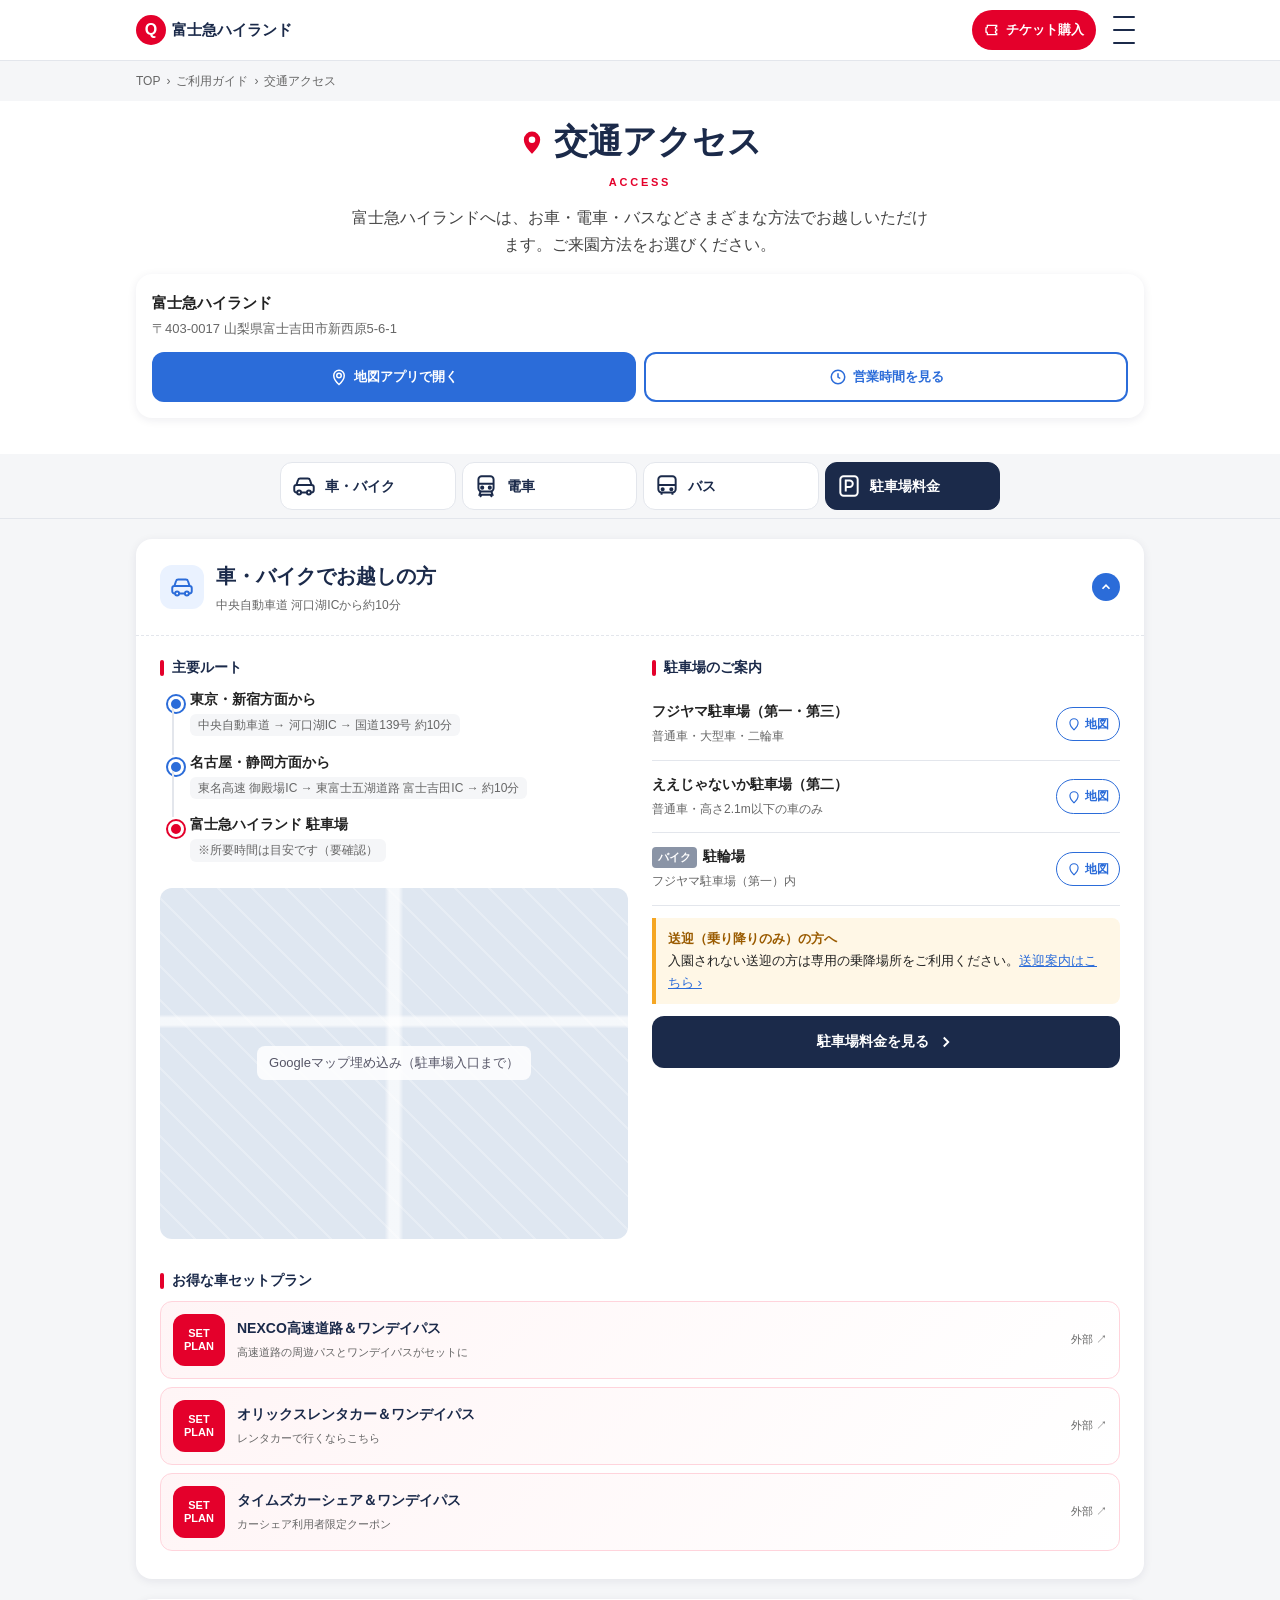
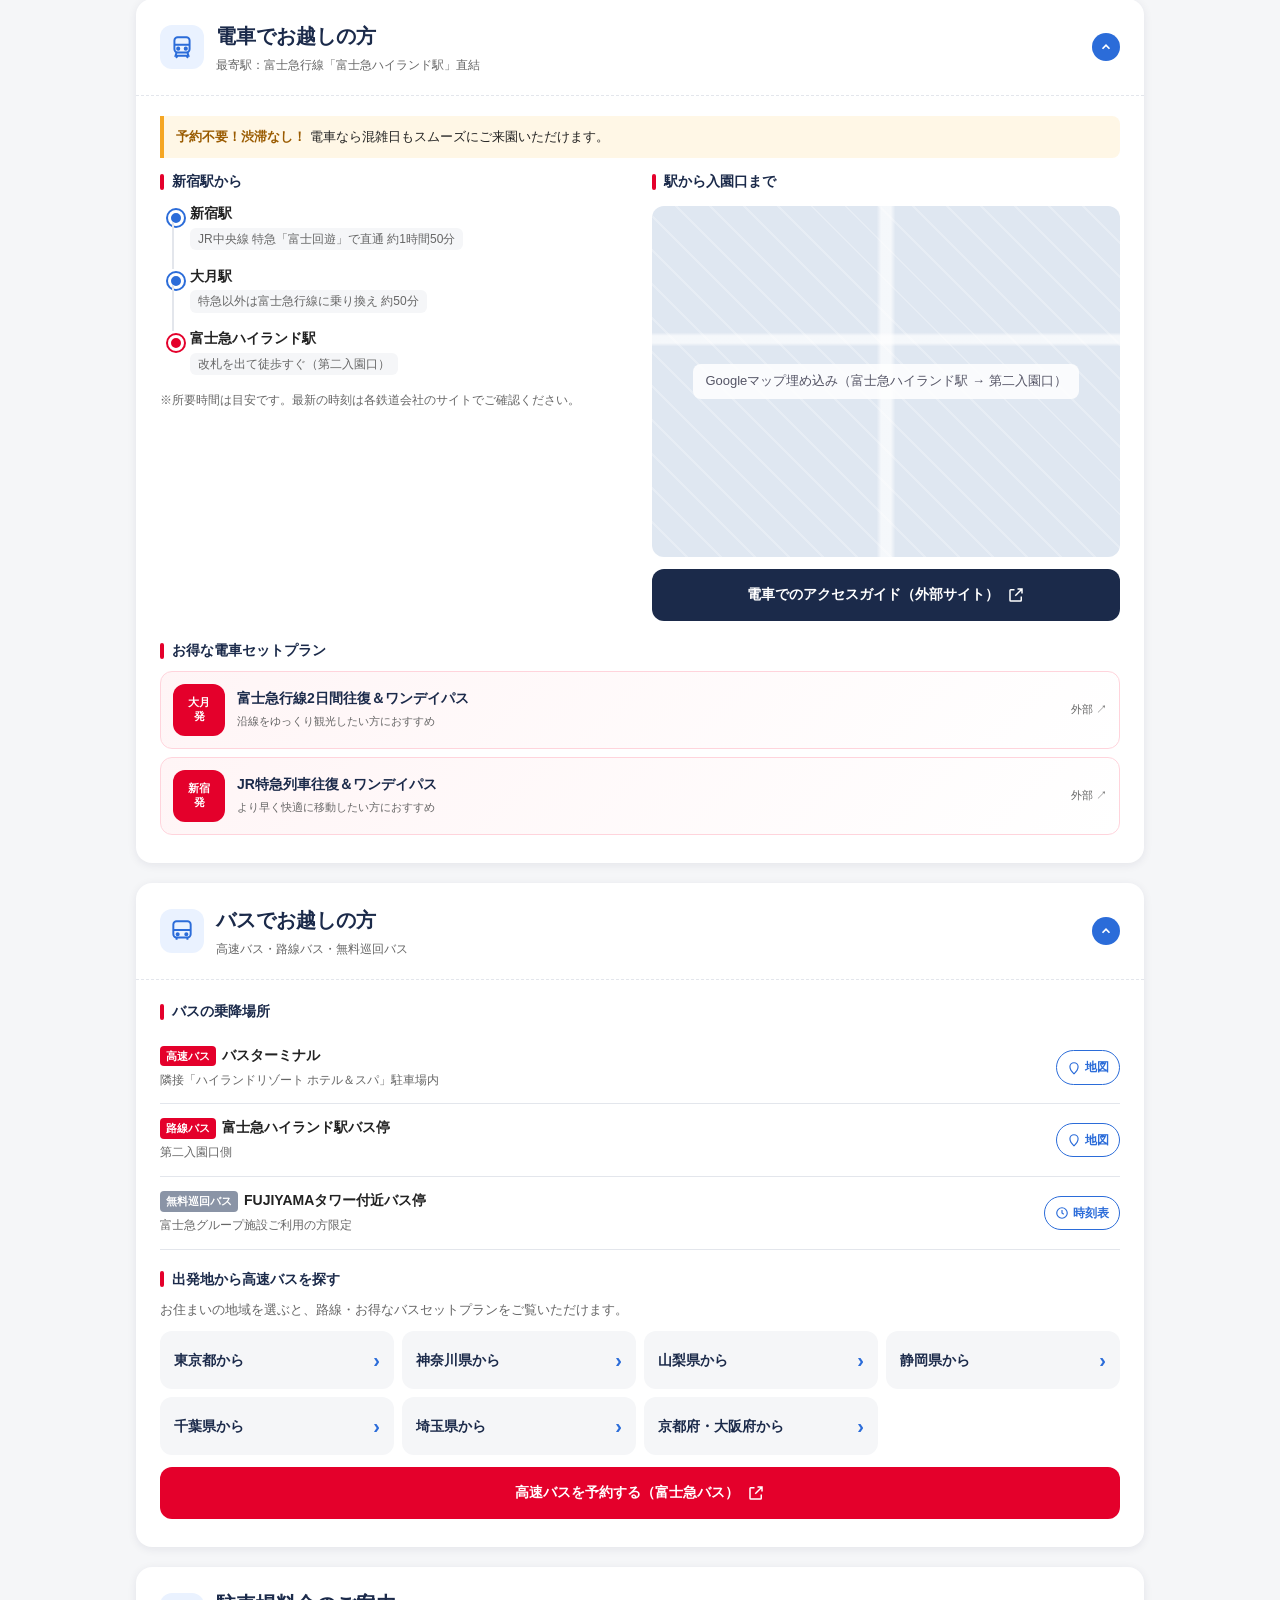
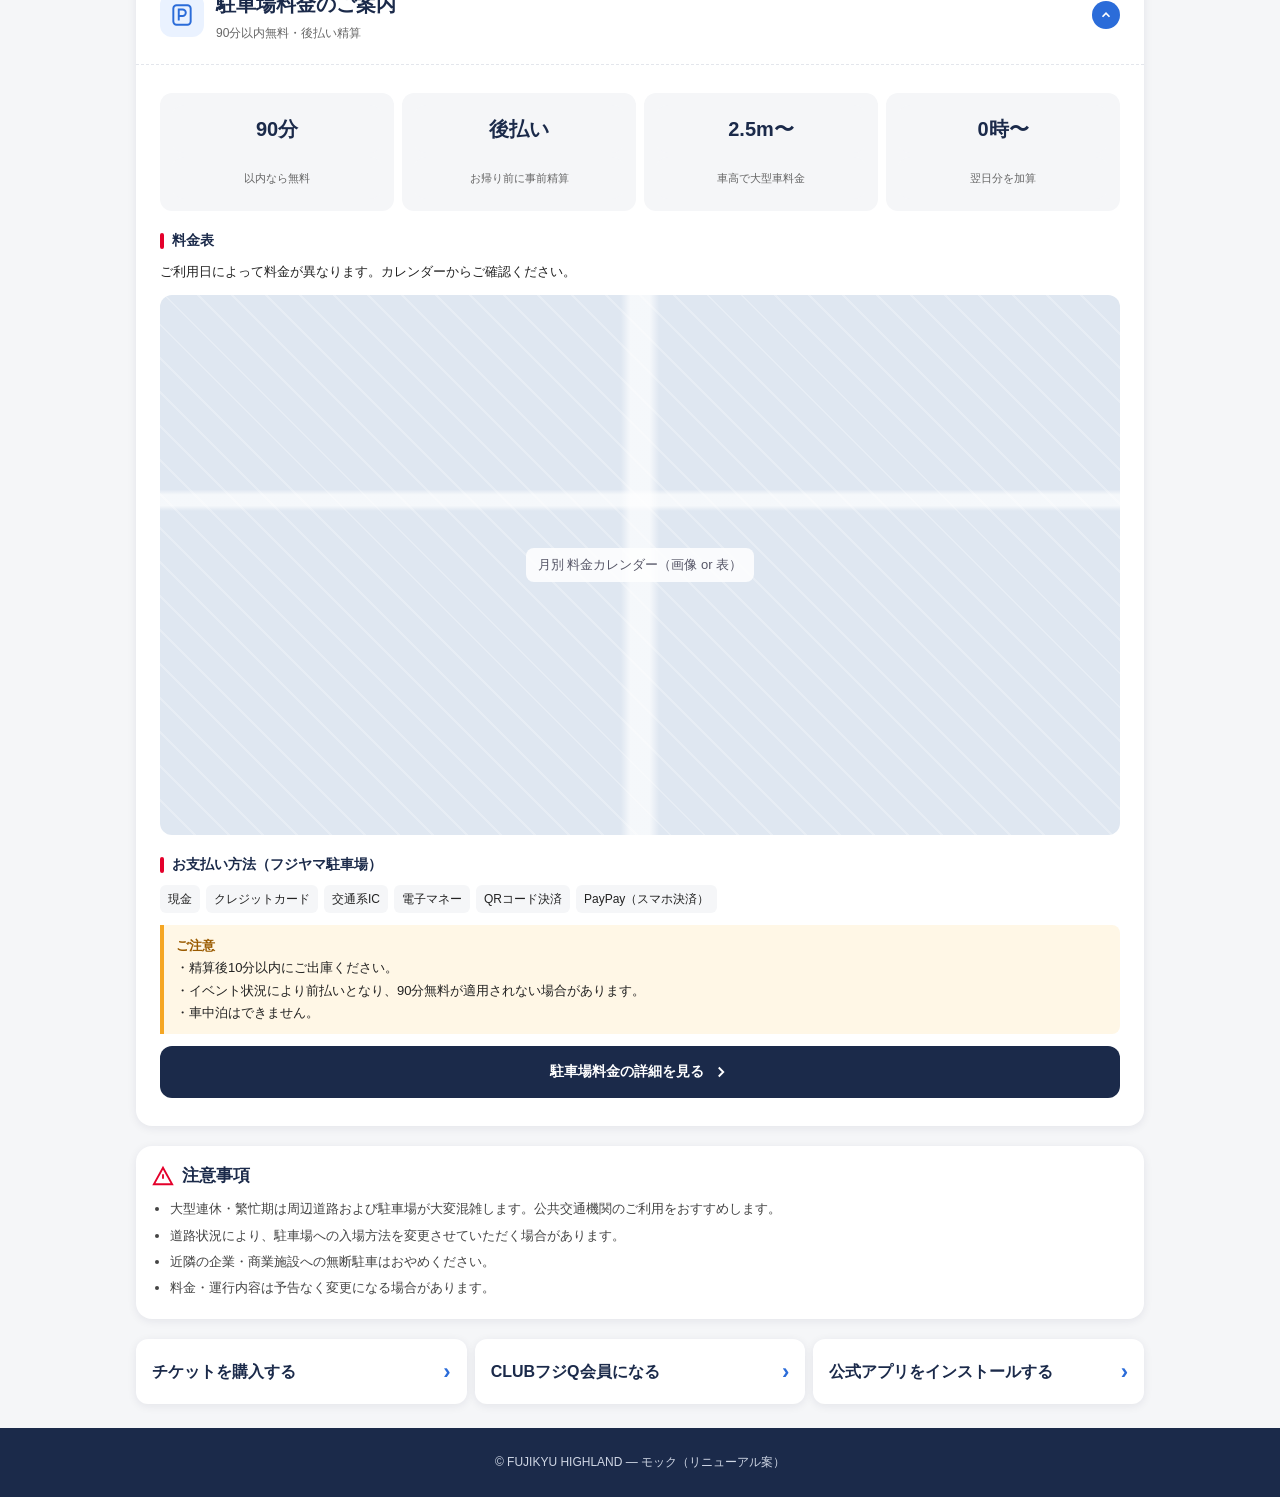
==== index.html @ 7d5a9582 "Add index.html" ====
<!DOCTYPE html>
<html lang="ja">
<head>
<meta charset="UTF-8">
<meta name="viewport" content="width=device-width, initial-scale=1">
<title>交通アクセス | 富士急ハイランド（リニューアル案モック）</title>
<style>
  :root{
    --red:#e4002b;
    --red-dark:#b80022;
    --navy:#1b2a4a;
    --blue:#2b6cd9;
    --sky:#eaf2ff;
    --ink:#222;
    --muted:#666;
    --line:#e3e6ec;
    --bg:#f5f6f8;
    --card:#fff;
    --radius:16px;
    --shadow:0 2px 10px rgba(20,30,60,.08);
  }
  *{box-sizing:border-box}
  html{scroll-behavior:smooth;scroll-padding-top:120px}
  body{margin:0;font-family:"Hiragino Kaku Gothic ProN","Hiragino Sans","Noto Sans JP","Yu Gothic",Meiryo,sans-serif;color:var(--ink);background:var(--bg);line-height:1.7;-webkit-font-smoothing:antialiased}
  a{color:var(--blue)}
  img{max-width:100%;display:block}
  .container{max-width:1040px;margin:0 auto;padding:0 16px}

  /* ===== header ===== */
  .header{position:sticky;top:0;z-index:50;background:#fff;border-bottom:1px solid var(--line)}
  .header .container{display:flex;align-items:center;justify-content:space-between;height:60px;gap:8px}
  .logo{display:flex;align-items:center;gap:6px;font-weight:800;color:var(--navy);text-decoration:none;font-size:15px;letter-spacing:0;white-space:nowrap}
  .logo .q{width:30px;height:30px;border-radius:50%;background:var(--red);color:#fff;display:grid;place-items:center;font-size:16px;font-weight:900}
  .header-actions{display:flex;align-items:center;gap:8px}
  .btn-ticket{background:var(--red);color:#fff;text-decoration:none;font-weight:700;font-size:13px;padding:9px 12px;border-radius:999px;display:flex;align-items:center;gap:6px;white-space:nowrap}
  .btn-menu{width:40px;height:40px;border:0;background:transparent;display:grid;place-items:center;gap:0;cursor:pointer}
  .btn-menu span{display:block;width:22px;height:2px;background:var(--navy);margin:3px auto;border-radius:2px}

  /* ===== breadcrumb ===== */
  .crumb{font-size:12px;color:var(--muted);padding:10px 0}
  .crumb a{color:var(--muted);text-decoration:none}
  .crumb span{margin:0 6px}

  /* ===== hero ===== */
  .hero{background:#fff;padding:12px 0 20px;text-align:center}
  .hero h1{margin:0;font-size:26px;color:var(--navy);display:flex;align-items:center;justify-content:center;gap:8px}
  .hero h1 .pin{width:28px;height:28px}
  .hero .en{font-size:11px;letter-spacing:.25em;color:var(--red);font-weight:700;margin-top:2px}
  .hero p{margin:12px auto 0;max-width:36em;font-size:14px;color:#444}

  /* ===== address card ===== */
  .addr{margin:16px 0;background:var(--card);border-radius:var(--radius);box-shadow:var(--shadow);padding:16px}
  .addr .name{font-weight:700;font-size:15px}
  .addr .text{font-size:13px;color:var(--muted);margin-top:2px}
  .addr .row{display:flex;gap:8px;margin-top:12px}
  .btn{flex:1;display:flex;align-items:center;justify-content:center;gap:6px;padding:12px 6px;border-radius:12px;font-weight:700;font-size:13px;text-decoration:none;border:2px solid transparent;min-height:46px;white-space:nowrap}
  .btn-primary{background:var(--blue);color:#fff}
  .btn-outline{background:#fff;color:var(--blue);border-color:var(--blue)}
  .btn svg{width:18px;height:18px;flex:none}

  /* ===== sticky mode nav ===== */
  .modenav{position:sticky;top:60px;z-index:40;background:rgba(245,246,248,.95);backdrop-filter:blur(6px);padding:8px 0;border-bottom:1px solid var(--line)}
  .modenav ul{list-style:none;margin:0;padding:0;display:grid;grid-template-columns:repeat(4,1fr);gap:6px}
  .modenav a{display:flex;flex-direction:column;align-items:center;gap:2px;padding:8px 4px;border-radius:12px;background:#fff;border:1px solid var(--line);text-decoration:none;color:var(--navy);font-size:11px;font-weight:700;line-height:1.2}
  .modenav a svg{width:26px;height:26px}
  .modenav a.is-active{background:var(--navy);color:#fff;border-color:var(--navy)}

  /* ===== section / accordion cards ===== */
  .section{margin:20px 0}
  details.card{background:var(--card);border-radius:var(--radius);box-shadow:var(--shadow);overflow:hidden;margin-bottom:12px}
  details.card>summary{list-style:none;cursor:pointer;display:flex;align-items:center;gap:12px;padding:16px;font-weight:800;font-size:17px;color:var(--navy);position:relative}
  details.card>summary::-webkit-details-marker{display:none}
  details.card>summary .ic{width:44px;height:44px;border-radius:12px;background:var(--sky);display:grid;place-items:center;flex:none}
  details.card>summary .ic svg{width:26px;height:26px}
  details.card>summary .sub{display:block;font-size:12px;color:var(--muted);font-weight:500;margin-top:2px}
  details.card>summary .arrow{margin-left:auto;width:28px;height:28px;border-radius:50%;background:var(--blue);display:grid;place-items:center;flex:none;transition:transform .25s}
  details.card>summary .arrow svg{width:14px;height:14px}
  details.card[open]>summary .arrow{transform:rotate(180deg)}
  details.card .body{padding:0 16px 20px;border-top:1px dashed var(--line);padding-top:16px}

  h3.lbl{font-size:14px;margin:18px 0 8px;color:var(--navy);display:flex;align-items:center;gap:8px}
  h3.lbl::before{content:"";width:4px;height:16px;background:var(--red);border-radius:2px}
  h3.lbl:first-child{margin-top:0}

  /* route steps */
  .steps{list-style:none;margin:0;padding:0;position:relative}
  .steps li{position:relative;padding:0 0 14px 30px;font-size:14px}
  .steps li::before{content:"";position:absolute;left:8px;top:8px;width:10px;height:10px;border-radius:50%;background:var(--blue);border:3px solid #fff;box-shadow:0 0 0 2px var(--blue)}
  .steps li:not(:last-child)::after{content:"";position:absolute;left:12px;top:20px;bottom:-4px;width:2px;background:var(--line)}
  .steps li.goal::before{background:var(--red);box-shadow:0 0 0 2px var(--red)}
  .steps .st{font-weight:700}
  .steps .via{display:inline-block;font-size:12px;color:var(--muted);background:var(--bg);border-radius:6px;padding:1px 8px;margin-top:2px}

  /* list of places */
  .place{display:flex;align-items:center;gap:10px;padding:12px 0;border-bottom:1px solid var(--line);font-size:14px}
  .place:last-child{border-bottom:0}
  .place .t{flex:1}
  .place .t b{display:block}
  .place .t small{color:var(--muted);font-size:12px}
  .place .map{flex:none;display:flex;align-items:center;gap:4px;font-size:12px;font-weight:700;color:var(--blue);text-decoration:none;border:1.5px solid var(--blue);border-radius:999px;padding:6px 10px;white-space:nowrap}
  .place .map svg{width:14px;height:14px}

  .tag{display:inline-block;font-size:11px;font-weight:700;color:#fff;background:var(--red);border-radius:4px;padding:1px 6px;margin-right:6px;vertical-align:middle}
  .tag.gray{background:#8a94a6}

  .note{background:#fff7e6;border-left:4px solid #f5a623;padding:10px 12px;font-size:13px;border-radius:0 8px 8px 0;margin:12px 0}
  .note b{color:#9a5b00}

  /* fee */
  .fee{display:grid;grid-template-columns:1fr 1fr;gap:8px;margin:8px 0}
  .fee div{background:var(--bg);border-radius:12px;padding:12px;text-align:center}
  .fee .v{font-size:20px;font-weight:800;color:var(--navy);line-height:1.2}
  .fee .k{font-size:11px;color:var(--muted);margin-top:4px}
  .pay{display:flex;flex-wrap:wrap;gap:6px;font-size:12px}
  .pay span{background:var(--bg);border-radius:6px;padding:4px 8px}

  /* set plans */
  .plans{display:grid;gap:8px}
  .plan{display:flex;align-items:center;gap:12px;background:linear-gradient(135deg,#fff5f6,#fff);border:1.5px solid #ffd4dc;border-radius:12px;padding:12px;text-decoration:none;color:var(--ink)}
  .plan .pct{flex:none;width:52px;height:52px;border-radius:12px;background:var(--red);color:#fff;display:grid;place-items:center;font-weight:900;font-size:11px;text-align:center;line-height:1.2}
  .plan .t{flex:1;font-size:13px}
  .plan .t b{display:block;font-size:14px;color:var(--navy)}
  .plan .t small{color:var(--muted)}
  .plan .ext{flex:none;font-size:11px;color:var(--muted)}

  /* prefecture chips */
  .chips{display:grid;grid-template-columns:repeat(2,1fr);gap:8px}
  .chips a{display:flex;align-items:center;justify-content:space-between;background:var(--bg);border-radius:12px;padding:12px 14px;text-decoration:none;color:var(--navy);font-weight:700;font-size:14px}
  .chips a::after{content:"›";font-size:20px;color:var(--blue)}

  /* link button */
  .linkbtn{display:flex;align-items:center;justify-content:center;gap:8px;background:var(--navy);color:#fff;text-decoration:none;font-weight:700;padding:14px;border-radius:12px;font-size:14px;margin-top:12px}
  .linkbtn.red{background:var(--red)}
  .linkbtn svg{width:18px;height:18px}

  /* map embed placeholder */
  .mapbox{margin:12px 0;background:#dfe7f1;border-radius:12px;aspect-ratio:4/3;display:grid;place-items:center;color:#556;font-size:13px;text-align:center;position:relative;overflow:hidden}
  .mapbox::before{content:"";position:absolute;inset:0;background:
    linear-gradient(90deg,transparent 48%,rgba(255,255,255,.7) 49%,rgba(255,255,255,.7) 51%,transparent 52%),
    linear-gradient(0deg,transparent 60%,rgba(255,255,255,.7) 61%,rgba(255,255,255,.7) 63%,transparent 64%),
    repeating-linear-gradient(45deg,rgba(255,255,255,.25) 0 2px,transparent 2px 24px)}
  .mapbox span{position:relative;background:rgba(255,255,255,.85);padding:6px 12px;border-radius:8px}

  /* cautions */
  .caution{background:var(--card);border-radius:var(--radius);box-shadow:var(--shadow);padding:16px}
  .caution h2{margin:0 0 8px;font-size:17px;color:var(--navy);display:flex;align-items:center;gap:8px}
  .caution h2 svg{width:22px;height:22px}
  .caution ul{margin:0;padding-left:18px;font-size:13px;color:#444}
  .caution li{margin:4px 0}

  /* related */
  .related{display:grid;gap:8px;margin:20px 0}
  .related a{display:flex;align-items:center;justify-content:space-between;background:#fff;border-radius:12px;padding:14px 16px;text-decoration:none;color:var(--navy);font-weight:700;box-shadow:var(--shadow)}
  .related a::after{content:"›";font-size:22px;color:var(--blue)}

  footer{background:var(--navy);color:#cfd6e4;font-size:12px;text-align:center;padding:24px 16px 100px;margin-top:24px}

  /* fixed bottom bar (mobile) */
  .bottombar{position:fixed;left:0;right:0;bottom:0;z-index:60;background:rgba(255,255,255,.96);border-top:1px solid var(--line);padding:8px 12px calc(8px + env(safe-area-inset-bottom));display:flex;gap:8px}
  .bottombar a{flex:1;display:flex;align-items:center;justify-content:center;gap:6px;padding:12px;border-radius:12px;text-decoration:none;font-weight:800;font-size:14px}
  .bottombar .map{background:#fff;color:var(--blue);border:2px solid var(--blue)}
  .bottombar .tk{background:var(--red);color:#fff}
  .bottombar svg{width:18px;height:18px}
  .totop{position:fixed;right:12px;bottom:82px;z-index:55;width:40px;height:40px;border-radius:50%;background:var(--navy);color:#fff;display:grid;place-items:center;text-decoration:none;box-shadow:var(--shadow)}

  /* ===== desktop ===== */
  @media (min-width:900px){
    .hero h1{font-size:34px}
    .hero p{font-size:16px}
    .modenav ul{max-width:720px;margin:0 auto}
    .modenav a{flex-direction:row;gap:8px;font-size:14px;padding:10px}
    .two{display:grid;grid-template-columns:1fr 1fr;gap:16px 24px;align-items:start}
    .chips{grid-template-columns:repeat(4,1fr)}
    .fee{grid-template-columns:repeat(4,1fr)}
    details.card>summary{font-size:20px;padding:20px 24px}
    details.card .body{padding:20px 24px 28px}
    .bottombar,.totop{display:none}
    footer{padding-bottom:24px}
    .related{grid-template-columns:repeat(3,1fr)}
  }
</style>
</head>
<body>

<!-- ===== Header ===== -->
<header class="header">
  <div class="container">
    <a class="logo" href="#"><span class="q">Q</span>富士急ハイランド</a>
    <div class="header-actions">
      <a class="btn-ticket" href="#">
        <svg viewBox="0 0 24 24" width="16" height="16" fill="none" stroke="currentColor" stroke-width="2"><path d="M3 9a2 2 0 0 0 2-2V5h14v2a2 2 0 0 0 0 4v2a2 2 0 0 0 0 4v2H5v-2a2 2 0 0 0-2-2z"/></svg>
        チケット購入
      </a>
      <button class="btn-menu" aria-label="メニュー"><span></span><span></span><span></span></button>
    </div>
  </div>
</header>

<main>
<div class="container">
  <nav class="crumb"><a href="#">TOP</a><span>›</span><a href="#">ご利用ガイド</a><span>›</span>交通アクセス</nav>
</div>

<!-- ===== Hero ===== -->
<section class="hero">
  <div class="container">
    <h1>
      <svg class="pin" viewBox="0 0 24 24" fill="none"><path d="M12 22s7-6.2 7-12a7 7 0 1 0-14 0c0 5.8 7 12 7 12z" fill="#e4002b"/><circle cx="12" cy="10" r="2.8" fill="#fff"/></svg>
      交通アクセス
    </h1>
    <div class="en">ACCESS</div>
    <p>富士急ハイランドへは、お車・電車・バスなどさまざまな方法でお越しいただけます。ご来園方法をお選びください。</p>

    <div class="addr" style="text-align:left">
      <div class="name">富士急ハイランド</div>
      <div class="text">〒403-0017 山梨県富士吉田市新西原5-6-1</div>
      <div class="row">
        <a class="btn btn-primary" href="https://maps.app.goo.gl/k1QEmaCw5jQvgtTi9" target="_blank" rel="noopener">
          <svg viewBox="0 0 24 24" fill="none" stroke="currentColor" stroke-width="2"><path d="M12 22s7-6.2 7-12a7 7 0 1 0-14 0c0 5.8 7 12 7 12z"/><circle cx="12" cy="10" r="3"/></svg>
          地図アプリで開く
        </a>
        <a class="btn btn-outline" href="#">
          <svg viewBox="0 0 24 24" fill="none" stroke="currentColor" stroke-width="2"><circle cx="12" cy="12" r="9"/><path d="M12 7v5l3 2"/></svg>
          営業時間を見る
        </a>
      </div>
    </div>
  </div>
</section>

<!-- ===== Sticky mode nav ===== -->
<nav class="modenav" aria-label="交通手段を選ぶ">
  <div class="container">
    <ul>
      <li><a href="#car" class="is-active">
        <svg viewBox="0 0 24 24" fill="none" stroke="currentColor" stroke-width="1.8"><path d="M5 11l1.5-4.5A2 2 0 0 1 8.4 5h7.2a2 2 0 0 1 1.9 1.5L19 11"/><rect x="3" y="11" width="18" height="7" rx="2"/><circle cx="7.5" cy="18" r="1.8" fill="#fff"/><circle cx="16.5" cy="18" r="1.8" fill="#fff"/></svg>
        車・バイク</a></li>
      <li><a href="#train">
        <svg viewBox="0 0 24 24" fill="none" stroke="currentColor" stroke-width="1.8"><rect x="5" y="3" width="14" height="14" rx="3"/><path d="M5 10h14M8 20l-1.5 2M16 20l1.5 2M7 17l-1 3h12l-1-3"/><circle cx="8.5" cy="13.5" r="1" fill="currentColor"/><circle cx="15.5" cy="13.5" r="1" fill="currentColor"/></svg>
        電車</a></li>
      <li><a href="#bus">
        <svg viewBox="0 0 24 24" fill="none" stroke="currentColor" stroke-width="1.8"><rect x="4" y="3" width="16" height="15" rx="3"/><path d="M4 11h16M7 18v2M17 18v2"/><circle cx="8" cy="15" r="1" fill="currentColor"/><circle cx="16" cy="15" r="1" fill="currentColor"/></svg>
        バス</a></li>
      <li><a href="#parking">
        <svg viewBox="0 0 24 24" fill="none" stroke="currentColor" stroke-width="1.8"><rect x="4" y="3" width="16" height="18" rx="3"/><path d="M9 17V7h3.5a3 3 0 0 1 0 6H9"/></svg>
        駐車場料金</a></li>
    </ul>
  </div>
</nav>

<div class="container">

<!-- ===== 車・バイク ===== -->
<section class="section" id="car">
  <details class="card" open>
    <summary>
      <span class="ic"><svg viewBox="0 0 24 24" fill="none" stroke="#2b6cd9" stroke-width="1.8"><path d="M5 11l1.5-4.5A2 2 0 0 1 8.4 5h7.2a2 2 0 0 1 1.9 1.5L19 11"/><rect x="3" y="11" width="18" height="7" rx="2"/><circle cx="7.5" cy="18" r="1.8" fill="#fff"/><circle cx="16.5" cy="18" r="1.8" fill="#fff"/></svg></span>
      <span>車・バイクでお越しの方<span class="sub">中央自動車道 河口湖ICから約10分</span></span>
      <span class="arrow"><svg viewBox="0 0 24 24" fill="none" stroke="#fff" stroke-width="3"><path d="M6 9l6 6 6-6"/></svg></span>
    </summary>
    <div class="body">
      <div class="two">
        <div>
          <h3 class="lbl">主要ルート</h3>
          <ul class="steps">
            <li><span class="st">東京・新宿方面から</span><br><span class="via">中央自動車道 → 河口湖IC → 国道139号 約10分</span></li>
            <li><span class="st">名古屋・静岡方面から</span><br><span class="via">東名高速 御殿場IC → 東富士五湖道路 富士吉田IC → 約10分</span></li>
            <li class="goal"><span class="st">富士急ハイランド 駐車場</span><br><span class="via">※所要時間は目安です（要確認）</span></li>
          </ul>
          <div class="mapbox"><span>Googleマップ埋め込み（駐車場入口まで）</span></div>
        </div>
        <div>
          <h3 class="lbl">駐車場のご案内</h3>
          <div class="place">
            <div class="t"><b>フジヤマ駐車場（第一・第三）</b><small>普通車・大型車・二輪車</small></div>
            <a class="map" href="https://maps.app.goo.gl/2kETEwMKgXVMJ8Nm9" target="_blank" rel="noopener"><svg viewBox="0 0 24 24" fill="none" stroke="currentColor" stroke-width="2"><path d="M12 22s7-6.2 7-12a7 7 0 1 0-14 0c0 5.8 7 12 7 12z"/></svg>地図</a>
          </div>
          <div class="place">
            <div class="t"><b>ええじゃないか駐車場（第二）</b><small>普通車・高さ2.1m以下の車のみ</small></div>
            <a class="map" href="https://maps.app.goo.gl/FS5XvmAkgKm2bpzc8" target="_blank" rel="noopener"><svg viewBox="0 0 24 24" fill="none" stroke="currentColor" stroke-width="2"><path d="M12 22s7-6.2 7-12a7 7 0 1 0-14 0c0 5.8 7 12 7 12z"/></svg>地図</a>
          </div>
          <div class="place">
            <div class="t"><b><span class="tag gray">バイク</span>駐輪場</b><small>フジヤマ駐車場（第一）内</small></div>
            <a class="map" href="https://maps.app.goo.gl/R9jj3ikvfYVL3HwKA" target="_blank" rel="noopener"><svg viewBox="0 0 24 24" fill="none" stroke="currentColor" stroke-width="2"><path d="M12 22s7-6.2 7-12a7 7 0 1 0-14 0c0 5.8 7 12 7 12z"/></svg>地図</a>
          </div>
          <div class="note"><b>送迎（乗り降りのみ）の方へ</b><br>入園されない送迎の方は専用の乗降場所をご利用ください。<a href="https://www.fujiq.jp/news/pickup_car_2023.html">送迎案内はこちら ›</a></div>
          <a class="linkbtn" href="#parking">駐車場料金を見る
            <svg viewBox="0 0 24 24" fill="none" stroke="currentColor" stroke-width="2.5"><path d="M9 6l6 6-6 6"/></svg></a>
        </div>
      </div>

      <h3 class="lbl">お得な車セットプラン</h3>
      <div class="plans">
        <a class="plan" href="https://www.fujiq.jp/event/highwayplan.html"><span class="pct">SET<br>PLAN</span><span class="t"><b>NEXCO高速道路＆ワンデイパス</b><small>高速道路の周遊パスとワンデイパスがセットに</small></span><span class="ext">外部 ↗</span></a>
        <a class="plan" href="https://car.orix.co.jp/campaign/fuji_qLP.html"><span class="pct">SET<br>PLAN</span><span class="t"><b>オリックスレンタカー＆ワンデイパス</b><small>レンタカーで行くならこちら</small></span><span class="ext">外部 ↗</span></a>
        <a class="plan" href="https://share.timescar.jp/ecoupon/fujiq/"><span class="pct">SET<br>PLAN</span><span class="t"><b>タイムズカーシェア＆ワンデイパス</b><small>カーシェア利用者限定クーポン</small></span><span class="ext">外部 ↗</span></a>
      </div>
    </div>
  </details>
</section>

<!-- ===== 電車 ===== -->
<section class="section" id="train">
  <details class="card" open>
    <summary>
      <span class="ic"><svg viewBox="0 0 24 24" fill="none" stroke="#2b6cd9" stroke-width="1.8"><rect x="5" y="3" width="14" height="14" rx="3"/><path d="M5 10h14M8 20l-1.5 2M16 20l1.5 2M7 17l-1 3h12l-1-3"/><circle cx="8.5" cy="13.5" r="1" fill="#2b6cd9"/><circle cx="15.5" cy="13.5" r="1" fill="#2b6cd9"/></svg></span>
      <span>電車でお越しの方<span class="sub">最寄駅：富士急行線「富士急ハイランド駅」直結</span></span>
      <span class="arrow"><svg viewBox="0 0 24 24" fill="none" stroke="#fff" stroke-width="3"><path d="M6 9l6 6 6-6"/></svg></span>
    </summary>
    <div class="body">
      <div class="note" style="margin-top:0"><b>予約不要！渋滞なし！</b> 電車なら混雑日もスムーズにご来園いただけます。</div>
      <div class="two">
        <div>
          <h3 class="lbl">新宿駅から</h3>
          <ul class="steps">
            <li><span class="st">新宿駅</span><br><span class="via">JR中央線 特急「富士回遊」で直通 約1時間50分</span></li>
            <li><span class="st">大月駅</span><br><span class="via">特急以外は富士急行線に乗り換え 約50分</span></li>
            <li class="goal"><span class="st">富士急ハイランド駅</span><br><span class="via">改札を出て徒歩すぐ（第二入園口）</span></li>
          </ul>
          <p style="font-size:12px;color:var(--muted);margin:0">※所要時間は目安です。最新の時刻は各鉄道会社のサイトでご確認ください。</p>
        </div>
        <div>
          <h3 class="lbl">駅から入園口まで</h3>
          <div class="mapbox"><span>Googleマップ埋め込み（富士急ハイランド駅 → 第二入園口）</span></div>
          <a class="linkbtn" href="https://www.fujikyu-railway.jp/denshadefujiq/" target="_blank" rel="noopener">電車でのアクセスガイド（外部サイト）
            <svg viewBox="0 0 24 24" fill="none" stroke="currentColor" stroke-width="2"><path d="M14 4h6v6M20 4l-9 9M19 14v5a1 1 0 0 1-1 1H5a1 1 0 0 1-1-1V6a1 1 0 0 1 1-1h5"/></svg></a>
        </div>
      </div>

      <h3 class="lbl">お得な電車セットプラン</h3>
      <div class="plans">
        <a class="plan" href="https://www.fujikyu-railway.jp/ticket/fujiq.php"><span class="pct">大月<br>発</span><span class="t"><b>富士急行線2日間往復＆ワンデイパス</b><small>沿線をゆっくり観光したい方におすすめ</small></span><span class="ext">外部 ↗</span></a>
        <a class="plan" href="https://www.jre-travel.com/feature/fujiq/"><span class="pct">新宿<br>発</span><span class="t"><b>JR特急列車往復＆ワンデイパス</b><small>より早く快適に移動したい方におすすめ</small></span><span class="ext">外部 ↗</span></a>
      </div>
    </div>
  </details>
</section>

<!-- ===== バス ===== -->
<section class="section" id="bus">
  <details class="card" open>
    <summary>
      <span class="ic"><svg viewBox="0 0 24 24" fill="none" stroke="#2b6cd9" stroke-width="1.8"><rect x="4" y="3" width="16" height="15" rx="3"/><path d="M4 11h16M7 18v2M17 18v2"/><circle cx="8" cy="15" r="1" fill="#2b6cd9"/><circle cx="16" cy="15" r="1" fill="#2b6cd9"/></svg></span>
      <span>バスでお越しの方<span class="sub">高速バス・路線バス・無料巡回バス</span></span>
      <span class="arrow"><svg viewBox="0 0 24 24" fill="none" stroke="#fff" stroke-width="3"><path d="M6 9l6 6 6-6"/></svg></span>
    </summary>
    <div class="body">
      <h3 class="lbl">バスの乗降場所</h3>
      <div class="place">
        <div class="t"><b><span class="tag">高速バス</span>バスターミナル</b><small>隣接「ハイランドリゾート ホテル＆スパ」駐車場内</small></div>
        <a class="map" href="https://maps.app.goo.gl/nqQ9NiLLDiu8B9Hv5" target="_blank" rel="noopener"><svg viewBox="0 0 24 24" fill="none" stroke="currentColor" stroke-width="2"><path d="M12 22s7-6.2 7-12a7 7 0 1 0-14 0c0 5.8 7 12 7 12z"/></svg>地図</a>
      </div>
      <div class="place">
        <div class="t"><b><span class="tag">路線バス</span>富士急ハイランド駅バス停</b><small>第二入園口側</small></div>
        <a class="map" href="https://maps.app.goo.gl/acPUxMkPr6zQpdC59" target="_blank" rel="noopener"><svg viewBox="0 0 24 24" fill="none" stroke="currentColor" stroke-width="2"><path d="M12 22s7-6.2 7-12a7 7 0 1 0-14 0c0 5.8 7 12 7 12z"/></svg>地図</a>
      </div>
      <div class="place">
        <div class="t"><b><span class="tag gray">無料巡回バス</span>FUJIYAMAタワー付近バス停</b><small>富士急グループ施設ご利用の方限定</small></div>
        <a class="map" href="https://www.highlandstation-inn.com/loop_bus/#timetable" target="_blank" rel="noopener"><svg viewBox="0 0 24 24" fill="none" stroke="currentColor" stroke-width="2"><circle cx="12" cy="12" r="9"/><path d="M12 7v5l3 2"/></svg>時刻表</a>
      </div>

      <h3 class="lbl">出発地から高速バスを探す</h3>
      <p style="font-size:13px;color:var(--muted);margin:0 0 10px">お住まいの地域を選ぶと、路線・お得なバスセットプランをご覧いただけます。</p>
      <div class="chips">
        <a href="http://www.fujiq.jp/access/tokyo2025.html">東京都から</a>
        <a href="http://www.fujiq.jp/access/kanagawa2025.html">神奈川県から</a>
        <a href="http://www.fujiq.jp/access/yamanashi2025.html">山梨県から</a>
        <a href="http://www.fujiq.jp/access/shizuoka2025.html">静岡県から</a>
        <a href="http://www.fujiq.jp/access/chiba2025.html">千葉県から</a>
        <a href="http://www.fujiq.jp/access/other2025.html">埼玉県から</a>
        <a href="http://www.fujiq.jp/access/kansai2025.html">京都府・大阪府から</a>
      </div>
      <a class="linkbtn red" href="#">高速バスを予約する（富士急バス）
        <svg viewBox="0 0 24 24" fill="none" stroke="currentColor" stroke-width="2"><path d="M14 4h6v6M20 4l-9 9M19 14v5a1 1 0 0 1-1 1H5a1 1 0 0 1-1-1V6a1 1 0 0 1 1-1h5"/></svg></a>
    </div>
  </details>
</section>

<!-- ===== 駐車場料金 ===== -->
<section class="section" id="parking">
  <details class="card" open>
    <summary>
      <span class="ic"><svg viewBox="0 0 24 24" fill="none" stroke="#2b6cd9" stroke-width="1.8"><rect x="4" y="3" width="16" height="18" rx="3"/><path d="M9 17V7h3.5a3 3 0 0 1 0 6H9"/></svg></span>
      <span>駐車場料金のご案内<span class="sub">90分以内無料・後払い精算</span></span>
      <span class="arrow"><svg viewBox="0 0 24 24" fill="none" stroke="#fff" stroke-width="3"><path d="M6 9l6 6 6-6"/></svg></span>
    </summary>
    <div class="body">
      <div class="fee">
        <div><div class="v">90分</div><div class="k">以内なら無料</div></div>
        <div><div class="v">後払い</div><div class="k">お帰り前に事前精算</div></div>
        <div><div class="v">2.5m〜</div><div class="k">車高で大型車料金</div></div>
        <div><div class="v">0時〜</div><div class="k">翌日分を加算</div></div>
      </div>
      <h3 class="lbl">料金表</h3>
      <p style="font-size:13px;margin:0 0 8px">ご利用日によって料金が異なります。カレンダーからご確認ください。</p>
      <div class="mapbox" style="aspect-ratio:16/9"><span>月別 料金カレンダー（画像 or 表）</span></div>
      <h3 class="lbl">お支払い方法（フジヤマ駐車場）</h3>
      <div class="pay"><span>現金</span><span>クレジットカード</span><span>交通系IC</span><span>電子マネー</span><span>QRコード決済</span><span>PayPay（スマホ決済）</span></div>
      <div class="note"><b>ご注意</b><br>・精算後10分以内にご出庫ください。<br>・イベント状況により前払いとなり、90分無料が適用されない場合があります。<br>・車中泊はできません。</div>
      <a class="linkbtn" href="https://www.fujiq.jp/ticket/packing0320.html">駐車場料金の詳細を見る
        <svg viewBox="0 0 24 24" fill="none" stroke="currentColor" stroke-width="2.5"><path d="M9 6l6 6-6 6"/></svg></a>
    </div>
  </details>
</section>

<!-- ===== 注意事項 ===== -->
<section class="section">
  <div class="caution">
    <h2><svg viewBox="0 0 24 24" fill="none" stroke="#e4002b" stroke-width="2"><path d="M12 3l10 18H2L12 3z"/><path d="M12 10v5M12 18h.01"/></svg>注意事項</h2>
    <ul>
      <li>大型連休・繁忙期は周辺道路および駐車場が大変混雑します。公共交通機関のご利用をおすすめします。</li>
      <li>道路状況により、駐車場への入場方法を変更させていただく場合があります。</li>
      <li>近隣の企業・商業施設への無断駐車はおやめください。</li>
      <li>料金・運行内容は予告なく変更になる場合があります。</li>
    </ul>
  </div>
</section>

<!-- ===== 関連リンク ===== -->
<div class="related">
  <a href="https://membersclub.fujiq.jp/ticket/">チケットを購入する</a>
  <a href="https://www.fujiq.jp/clubfujiq/index.html">CLUBフジQ会員になる</a>
  <a href="https://www.fujiq.jp/special/highland_app/index.html">公式アプリをインストールする</a>
</div>

</div><!-- /container -->
</main>

<footer>© FUJIKYU HIGHLAND — モック（リニューアル案）</footer>

<a class="totop" href="#" aria-label="ページトップへ"><svg viewBox="0 0 24 24" width="18" height="18" fill="none" stroke="currentColor" stroke-width="3"><path d="M6 15l6-6 6 6"/></svg></a>

<div class="bottombar">
  <a class="map" href="https://maps.app.goo.gl/k1QEmaCw5jQvgtTi9" target="_blank" rel="noopener">
    <svg viewBox="0 0 24 24" fill="none" stroke="currentColor" stroke-width="2"><path d="M12 22s7-6.2 7-12a7 7 0 1 0-14 0c0 5.8 7 12 7 12z"/><circle cx="12" cy="10" r="3"/></svg>地図を開く</a>
  <a class="tk" href="https://membersclub.fujiq.jp/ticket/">
    <svg viewBox="0 0 24 24" fill="none" stroke="currentColor" stroke-width="2"><path d="M3 9a2 2 0 0 0 2-2V5h14v2a2 2 0 0 0 0 4v2a2 2 0 0 0 0 4v2H5v-2a2 2 0 0 0-2-2z"/></svg>チケット購入</a>
</div>

<script>
  // 交通手段ナビ：スクロール位置に応じてアクティブ表示を切り替える
  const links=[...document.querySelectorAll('.modenav a')];
  const secs=links.map(a=>document.querySelector(a.getAttribute('href')));
  const io=new IntersectionObserver(es=>{
    es.forEach(e=>{ if(e.isIntersecting){
      links.forEach(l=>l.classList.toggle('is-active',l.getAttribute('href')==='#'+e.target.id));
    }});
  },{rootMargin:'-130px 0px -60% 0px'});
  secs.forEach(s=>s&&io.observe(s));
  // モバイルでは2つ目以降のカードを閉じた状態で開始（1画面に収めて選びやすく）
  if(matchMedia('(max-width:899px)').matches){
    document.querySelectorAll('details.card').forEach((d,i)=>{ if(i>0) d.open=false; });
    links.forEach(a=>a.addEventListener('click',()=>{ const d=document.querySelector(a.getAttribute('href')+' details'); if(d) d.open=true; }));
  }
</script>
</body>
</html>
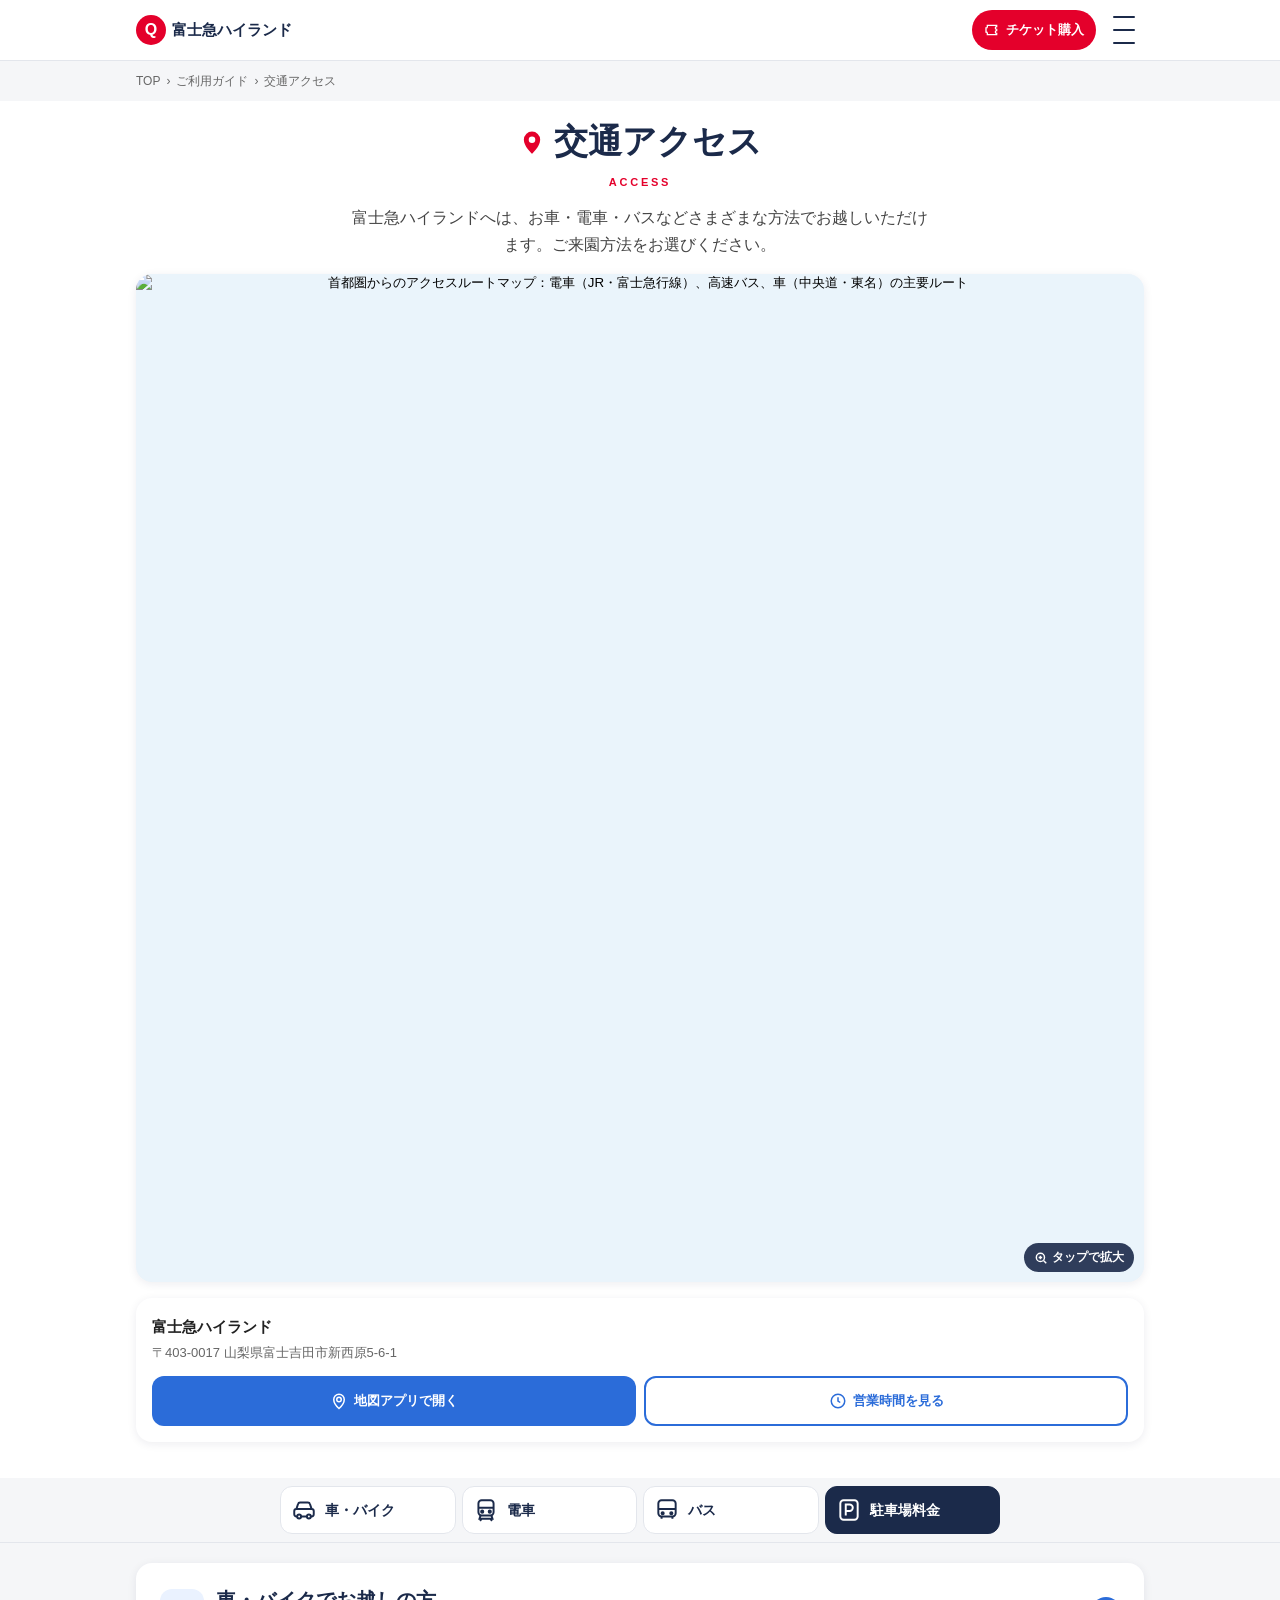
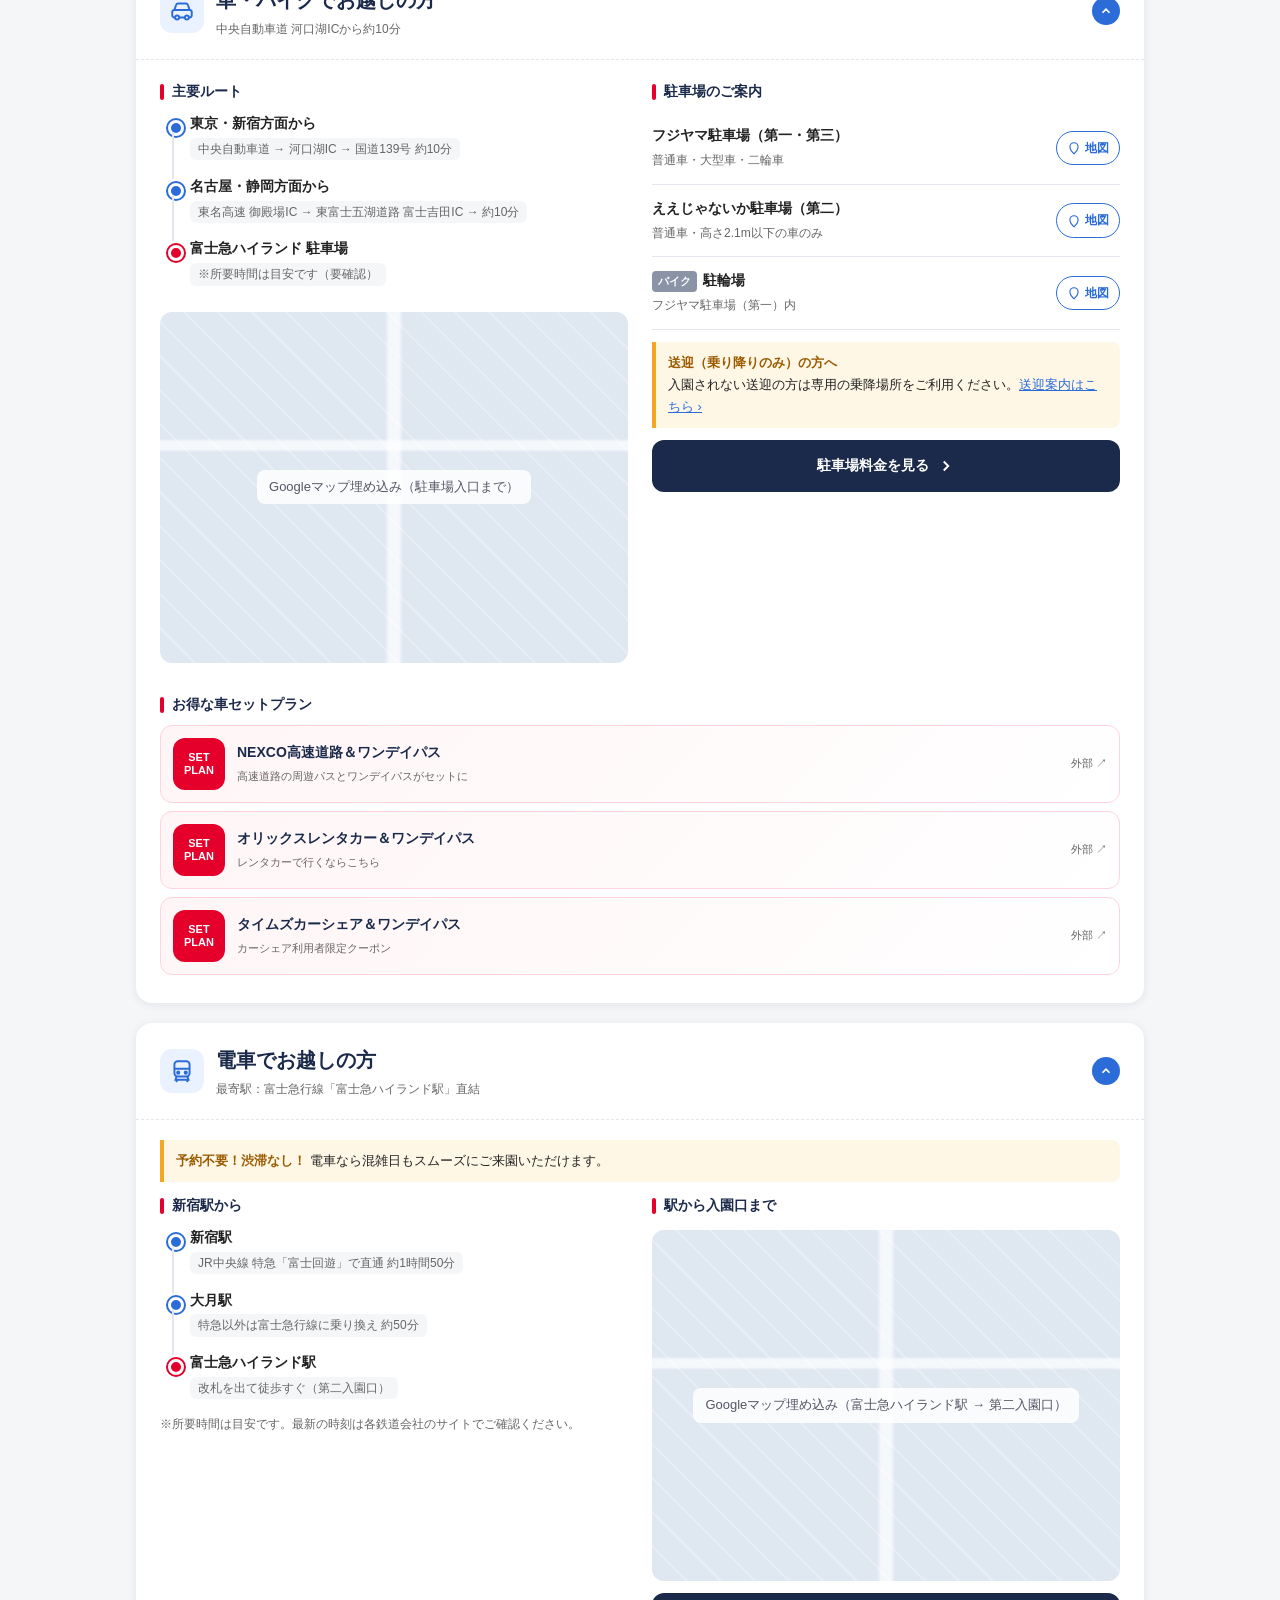
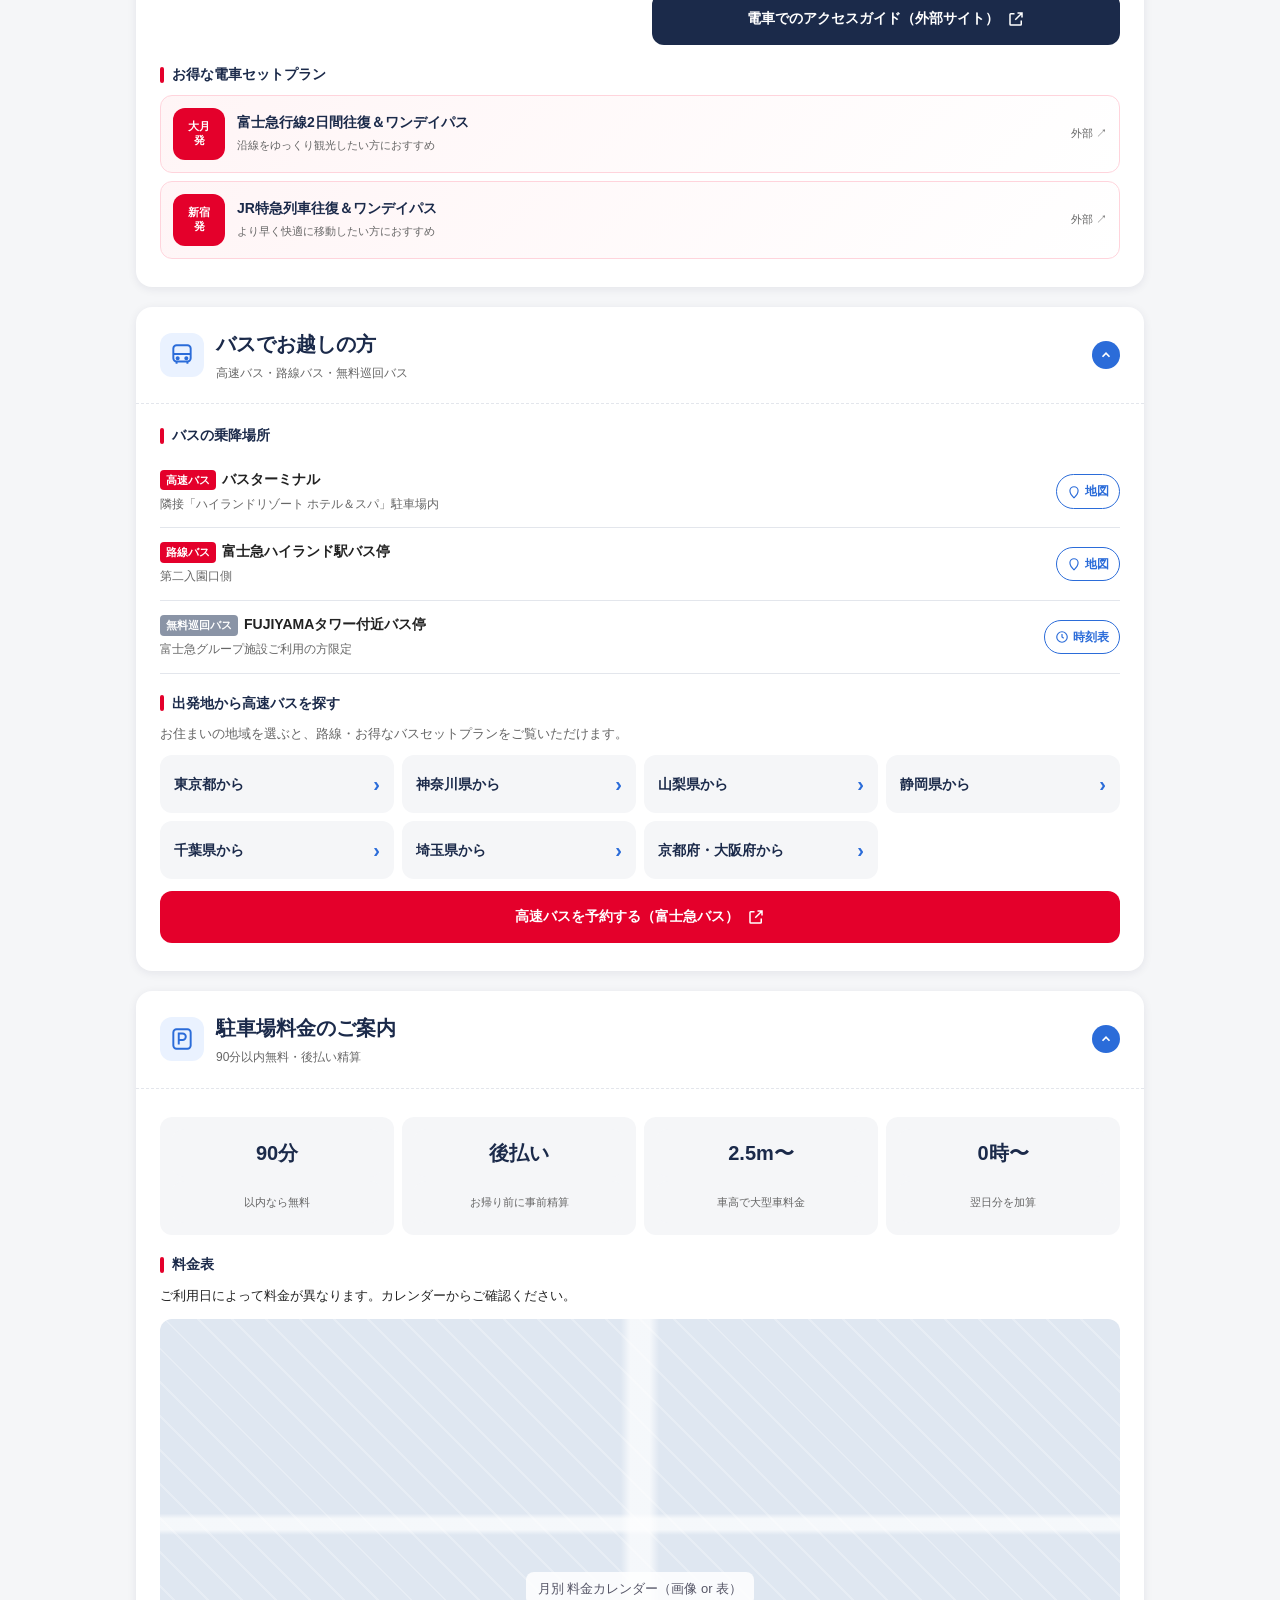
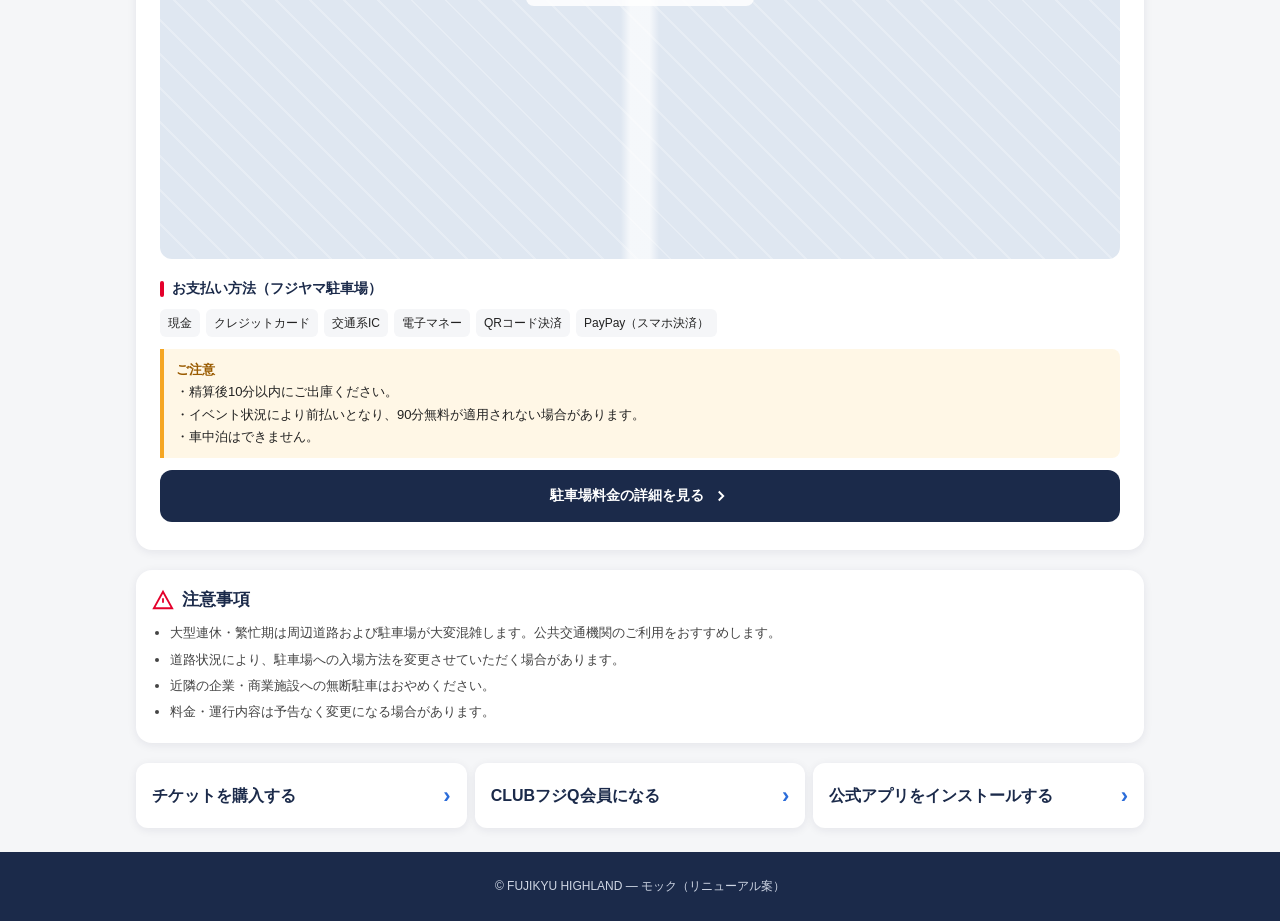
==== commit 808aad98: "Add index.html" ====
--- a/index.html
+++ b/index.html
@@ -48,6 +48,19 @@
   .hero .en{font-size:11px;letter-spacing:.25em;color:var(--red);font-weight:700;margin-top:2px}
   .hero p{margin:12px auto 0;max-width:36em;font-size:14px;color:#444}
 
+  /* ===== key map (first view) ===== */
+  .keymap{margin:16px 0 0;position:relative;border-radius:var(--radius);overflow:hidden;box-shadow:var(--shadow);background:#eaf4fb;cursor:zoom-in;display:block;border:0;padding:0;width:100%;font-family:inherit}
+  .keymap img{width:100%;height:auto;aspect-ratio:1/1;object-fit:cover;display:block}
+  .keymap .zoom{position:absolute;right:10px;bottom:10px;background:rgba(27,42,74,.9);color:#fff;font-size:12px;font-weight:700;padding:6px 10px;border-radius:999px;display:flex;align-items:center;gap:4px}
+  .keymap .zoom svg{width:14px;height:14px}
+  .lightbox{position:fixed;inset:0;z-index:100;background:rgba(10,15,30,.92);display:none;flex-direction:column}
+  .lightbox.is-open{display:flex}
+  .lightbox .bar{display:flex;justify-content:space-between;align-items:center;color:#fff;padding:10px 16px;font-size:13px;flex:none}
+  .lightbox .close{background:#fff;color:var(--navy);border:0;border-radius:999px;padding:8px 14px;font-weight:800;font-size:13px;font-family:inherit;cursor:pointer}
+  .lightbox .scroller{flex:1;overflow:auto;-webkit-overflow-scrolling:touch;touch-action:pan-x pan-y pinch-zoom}
+  .lightbox .scroller img{width:max(100%,900px);max-width:none;display:block}
+  @media (min-width:900px){.lightbox .scroller img{width:min(100%,1024px);margin:0 auto}}
+
   /* ===== address card ===== */
   .addr{margin:16px 0;background:var(--card);border-radius:var(--radius);box-shadow:var(--shadow);padding:16px}
   .addr .name{font-weight:700;font-size:15px}
@@ -210,6 +223,11 @@
     </h1>
     <div class="en">ACCESS</div>
     <p>富士急ハイランドへは、お車・電車・バスなどさまざまな方法でお越しいただけます。ご来園方法をお選びください。</p>
+
+    <button class="keymap" type="button" data-lightbox aria-label="首都圏からのアクセスルートマップを拡大表示">
+      <img src="img/map.jpg" alt="首都圏からのアクセスルートマップ：電車（JR・富士急行線）、高速バス、車（中央道・東名）の主要ルート" width="1024" height="1024" fetchpriority="high">
+      <span class="zoom"><svg viewBox="0 0 24 24" fill="none" stroke="currentColor" stroke-width="2.5"><circle cx="11" cy="11" r="7"/><path d="M21 21l-4.3-4.3M11 8v6M8 11h6"/></svg>タップで拡大</span>
+    </button>
 
     <div class="addr" style="text-align:left">
       <div class="name">富士急ハイランド</div>
@@ -428,6 +446,11 @@
 
 <footer>© FUJIKYU HIGHLAND — モック（リニューアル案）</footer>
 
+<div class="lightbox" id="lightbox" role="dialog" aria-modal="true" aria-label="アクセスルートマップ">
+  <div class="bar"><span>ピンチ・スクロールで拡大できます</span><button class="close" type="button" data-lightbox-close>閉じる ✕</button></div>
+  <div class="scroller"><img src="img/map.jpg" alt="首都圏からのアクセスルートマップ（拡大）"></div>
+</div>
+
 <a class="totop" href="#" aria-label="ページトップへ"><svg viewBox="0 0 24 24" width="18" height="18" fill="none" stroke="currentColor" stroke-width="3"><path d="M6 15l6-6 6 6"/></svg></a>
 
 <div class="bottombar">
@@ -438,6 +461,12 @@
 </div>
 
 <script>
+  // ルートマップの拡大表示
+  const lb=document.getElementById('lightbox');
+  document.querySelectorAll('[data-lightbox]').forEach(b=>b.addEventListener('click',()=>{lb.classList.add('is-open');document.body.style.overflow='hidden';}));
+  const closeLb=()=>{lb.classList.remove('is-open');document.body.style.overflow='';};
+  document.querySelectorAll('[data-lightbox-close]').forEach(b=>b.addEventListener('click',closeLb));
+  document.addEventListener('keydown',e=>{if(e.key==='Escape')closeLb();});
   // 交通手段ナビ：スクロール位置に応じてアクティブ表示を切り替える
   const links=[...document.querySelectorAll('.modenav a')];
   const secs=links.map(a=>document.querySelector(a.getAttribute('href')));
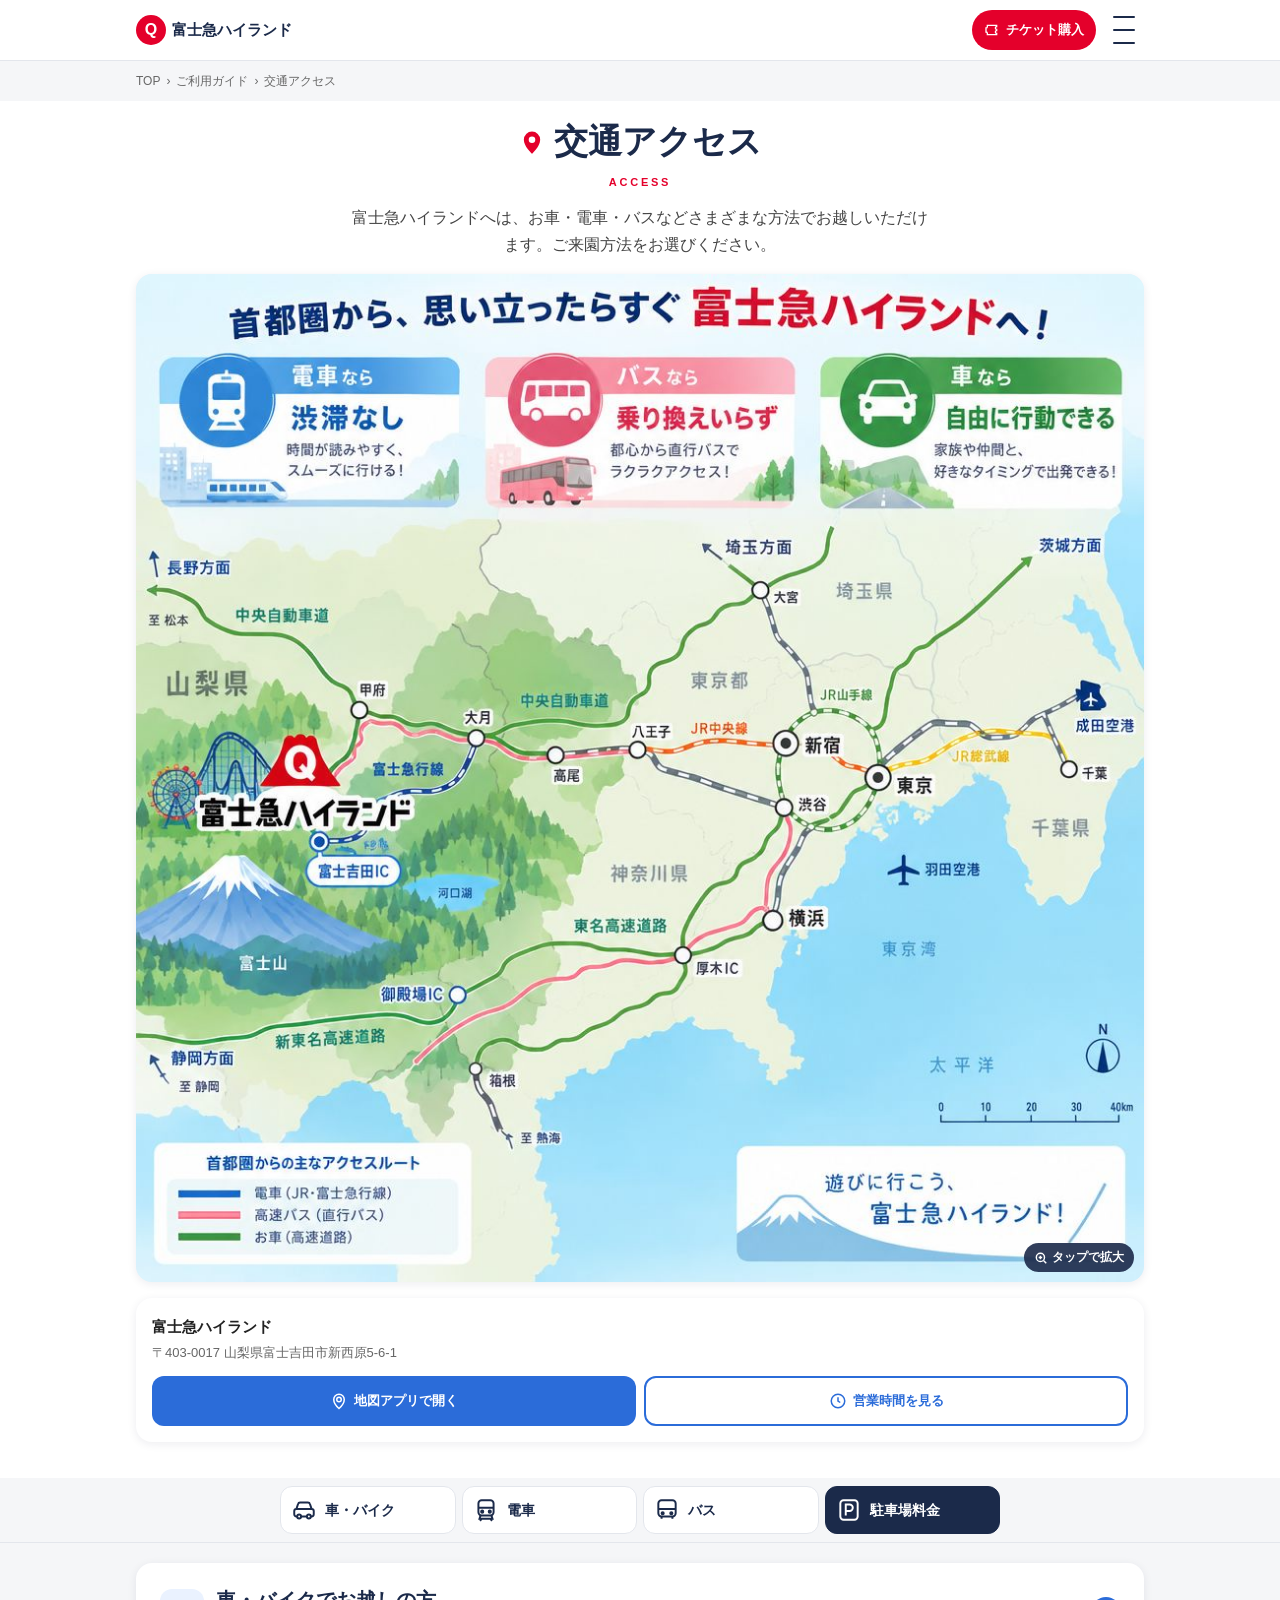
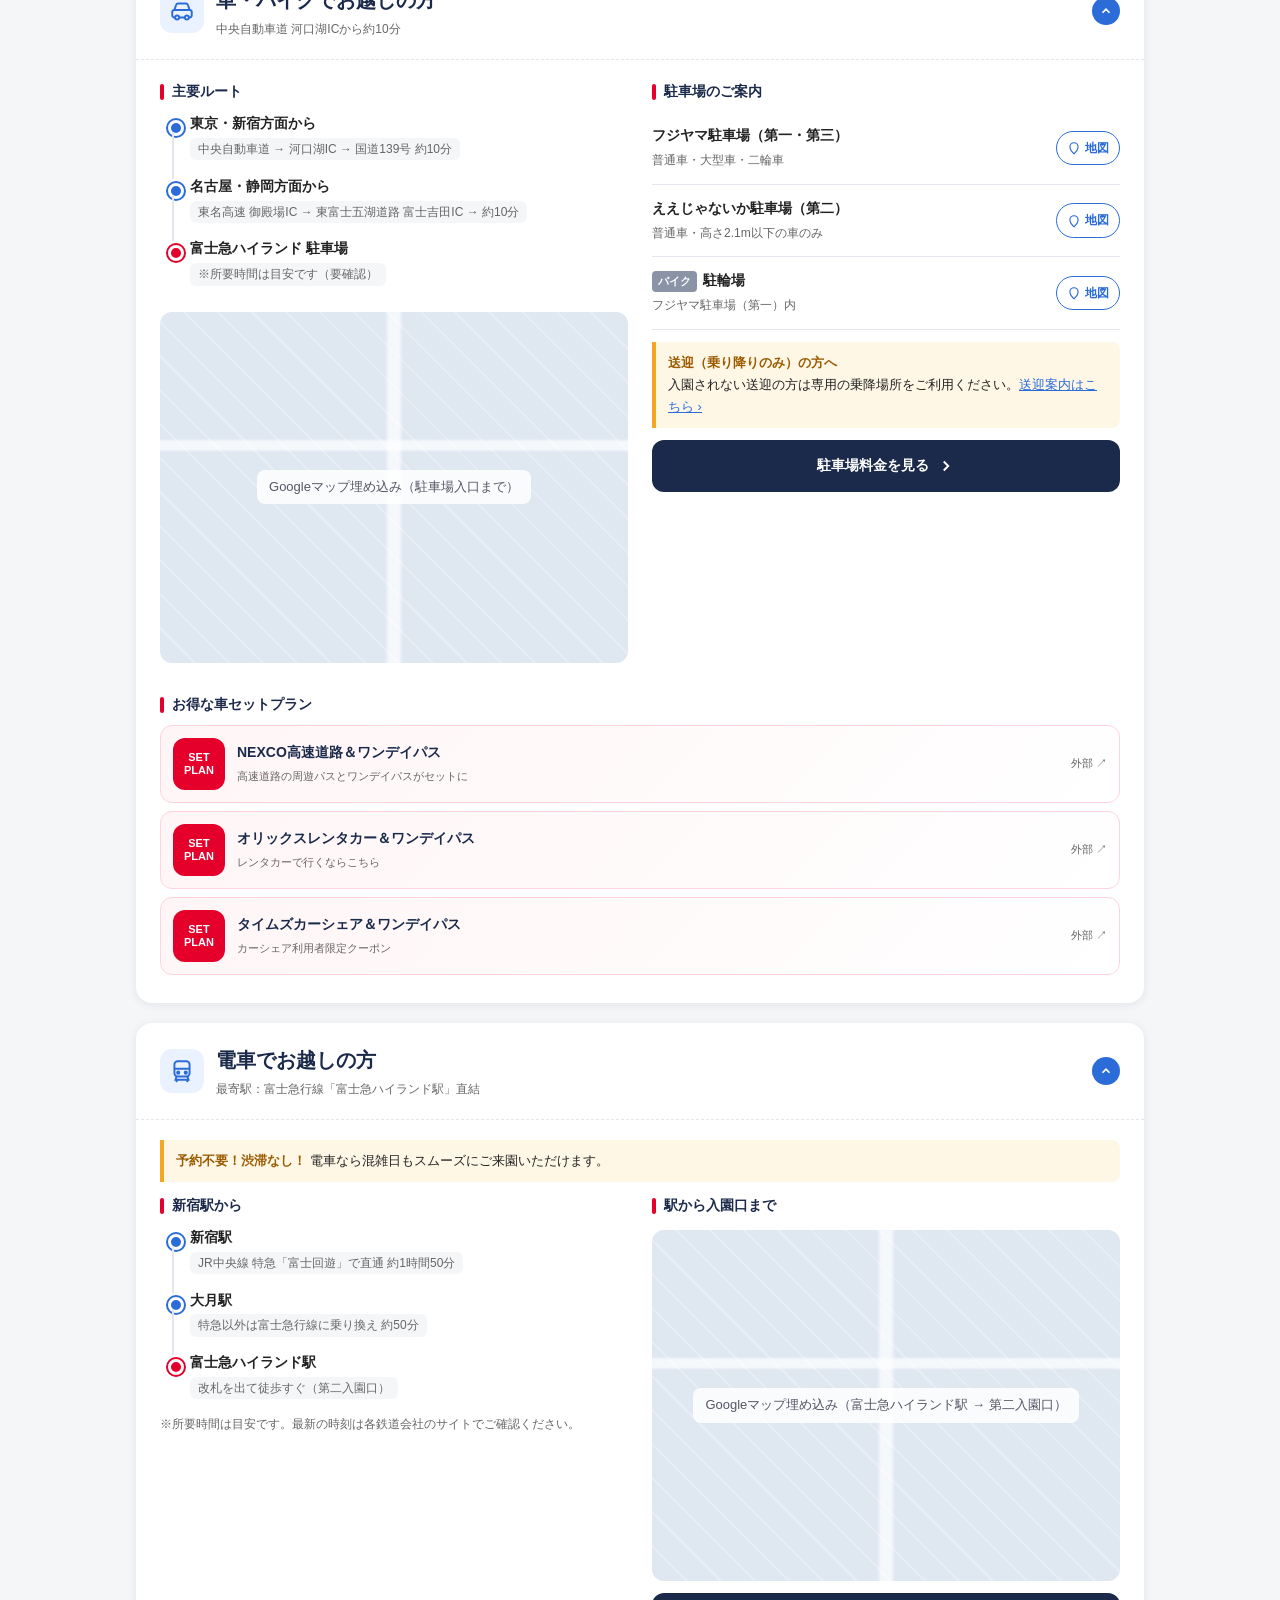
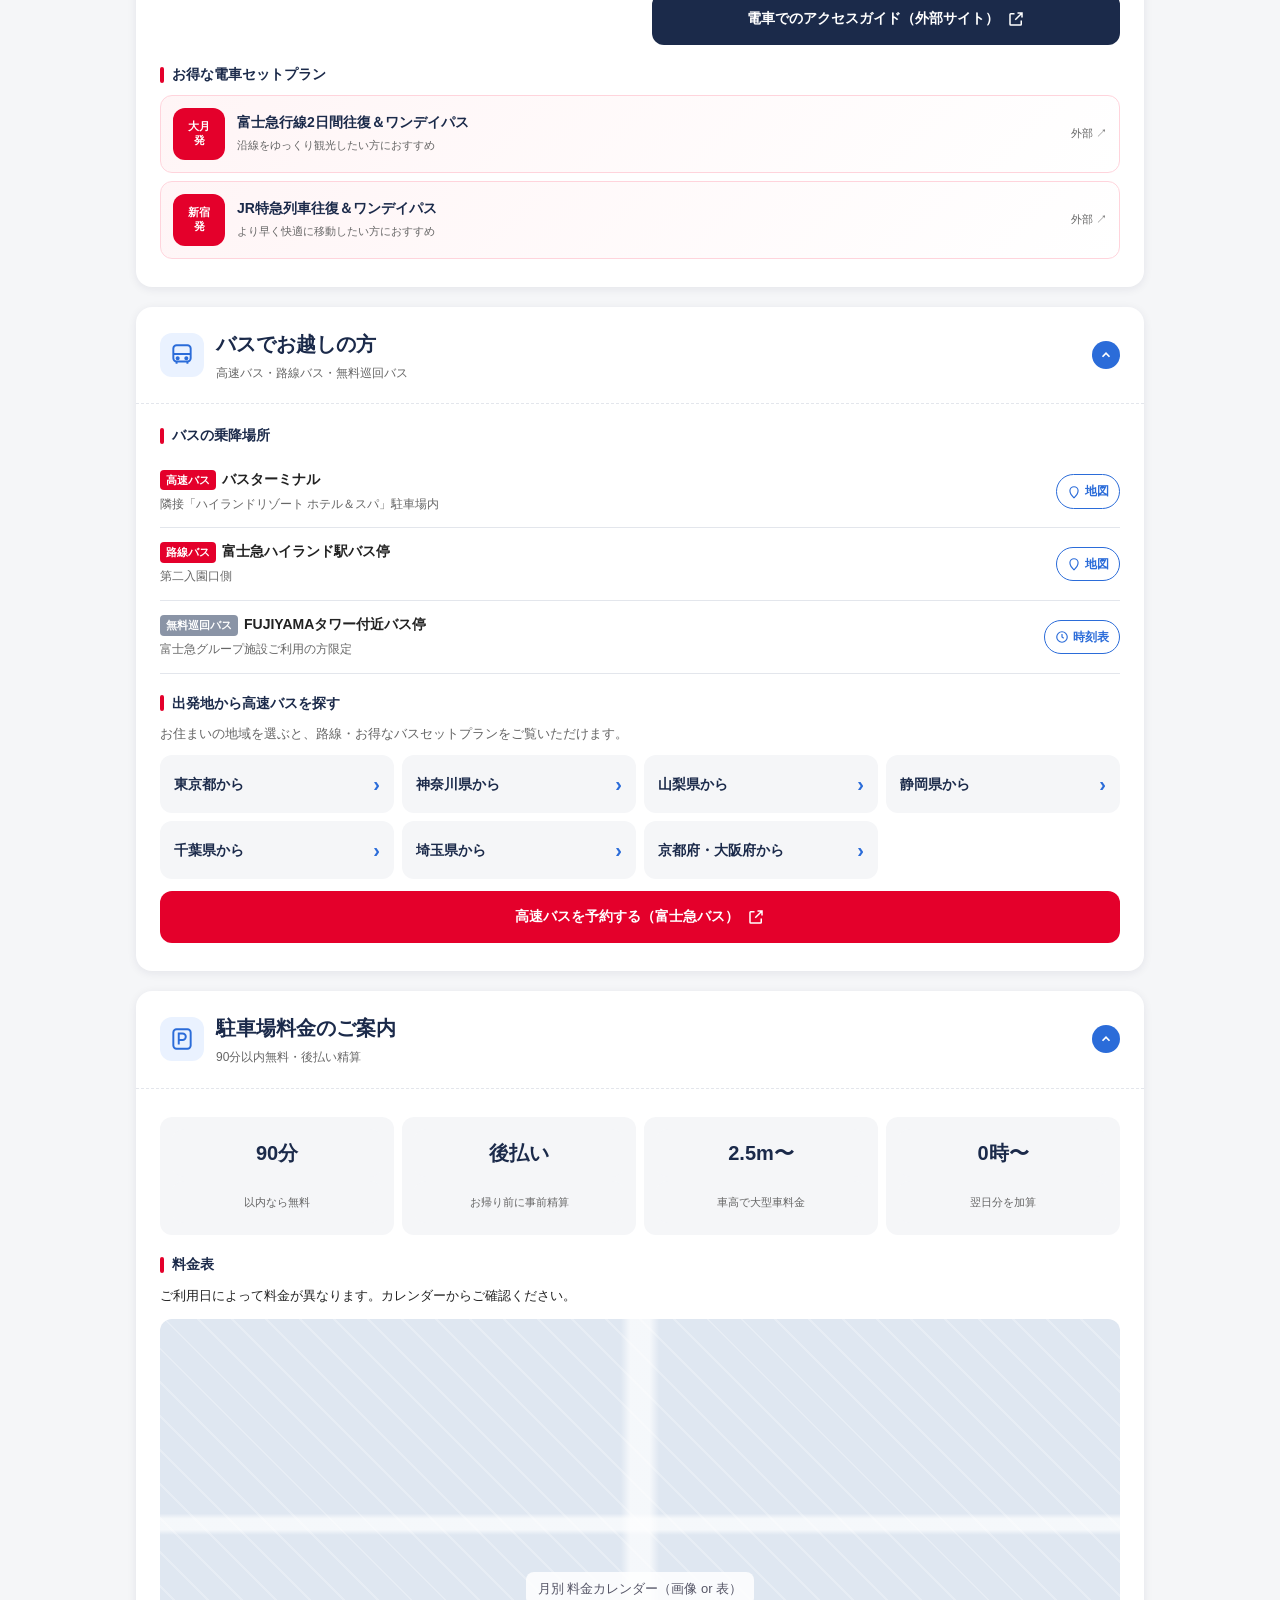
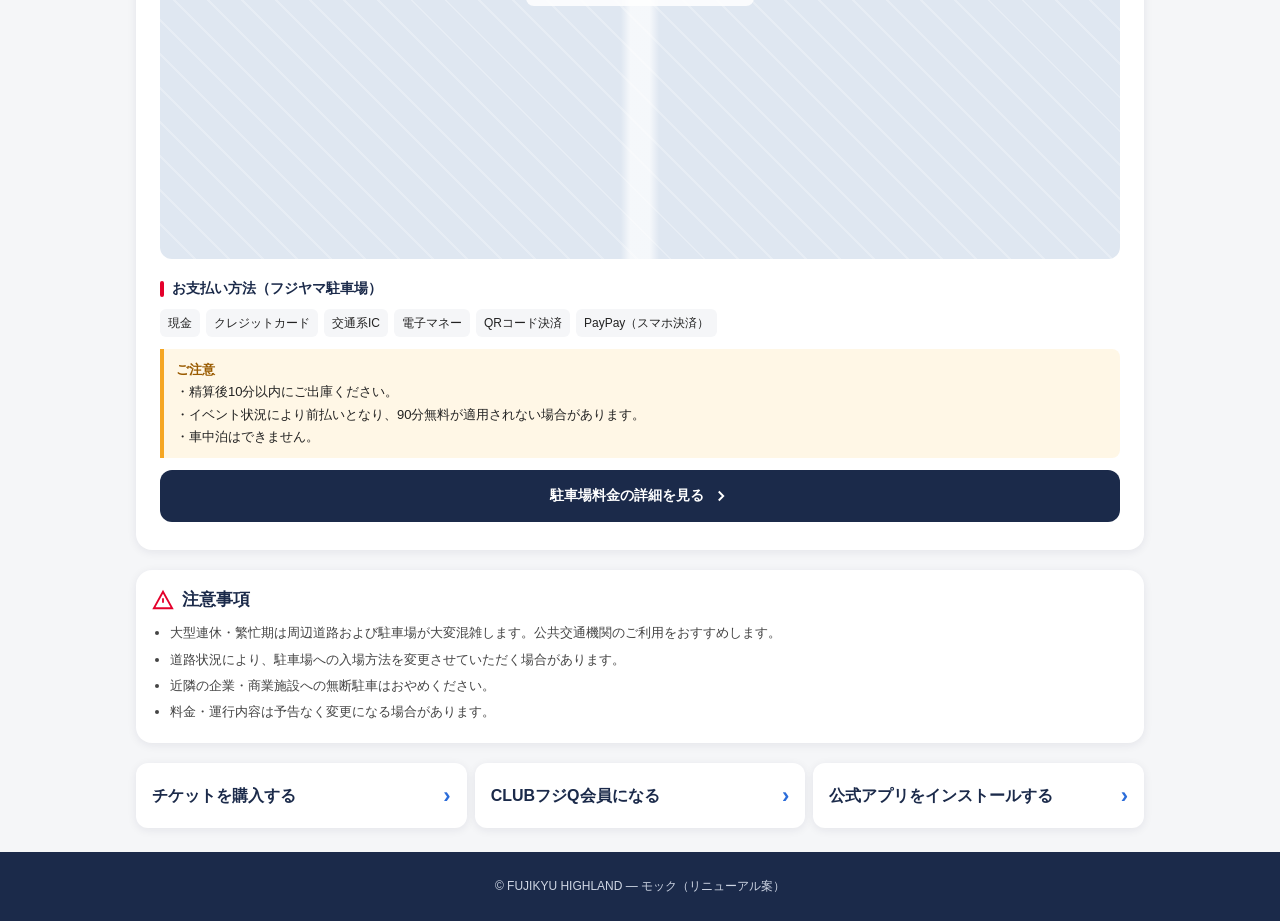
==== commit 62ae60de: "Add index.html" ====
--- a/index.html
+++ b/index.html
@@ -380,13 +380,13 @@
       <h3 class="lbl">出発地から高速バスを探す</h3>
       <p style="font-size:13px;color:var(--muted);margin:0 0 10px">お住まいの地域を選ぶと、路線・お得なバスセットプランをご覧いただけます。</p>
       <div class="chips">
-        <a href="http://www.fujiq.jp/access/tokyo2025.html">東京都から</a>
-        <a href="http://www.fujiq.jp/access/kanagawa2025.html">神奈川県から</a>
-        <a href="http://www.fujiq.jp/access/yamanashi2025.html">山梨県から</a>
-        <a href="http://www.fujiq.jp/access/shizuoka2025.html">静岡県から</a>
-        <a href="http://www.fujiq.jp/access/chiba2025.html">千葉県から</a>
-        <a href="http://www.fujiq.jp/access/other2025.html">埼玉県から</a>
-        <a href="http://www.fujiq.jp/access/kansai2025.html">京都府・大阪府から</a>
+        <a href="bus/tokyo.html">東京都から</a>
+        <a href="bus/kanagawa.html">神奈川県から</a>
+        <a href="bus/yamanashi.html">山梨県から</a>
+        <a href="bus/shizuoka.html">静岡県から</a>
+        <a href="bus/chiba.html">千葉県から</a>
+        <a href="bus/saitama.html">埼玉県から</a>
+        <a href="bus/kansai.html">京都府・大阪府から</a>
       </div>
       <a class="linkbtn red" href="#">高速バスを予約する（富士急バス）
         <svg viewBox="0 0 24 24" fill="none" stroke="currentColor" stroke-width="2"><path d="M14 4h6v6M20 4l-9 9M19 14v5a1 1 0 0 1-1 1H5a1 1 0 0 1-1-1V6a1 1 0 0 1 1-1h5"/></svg></a>
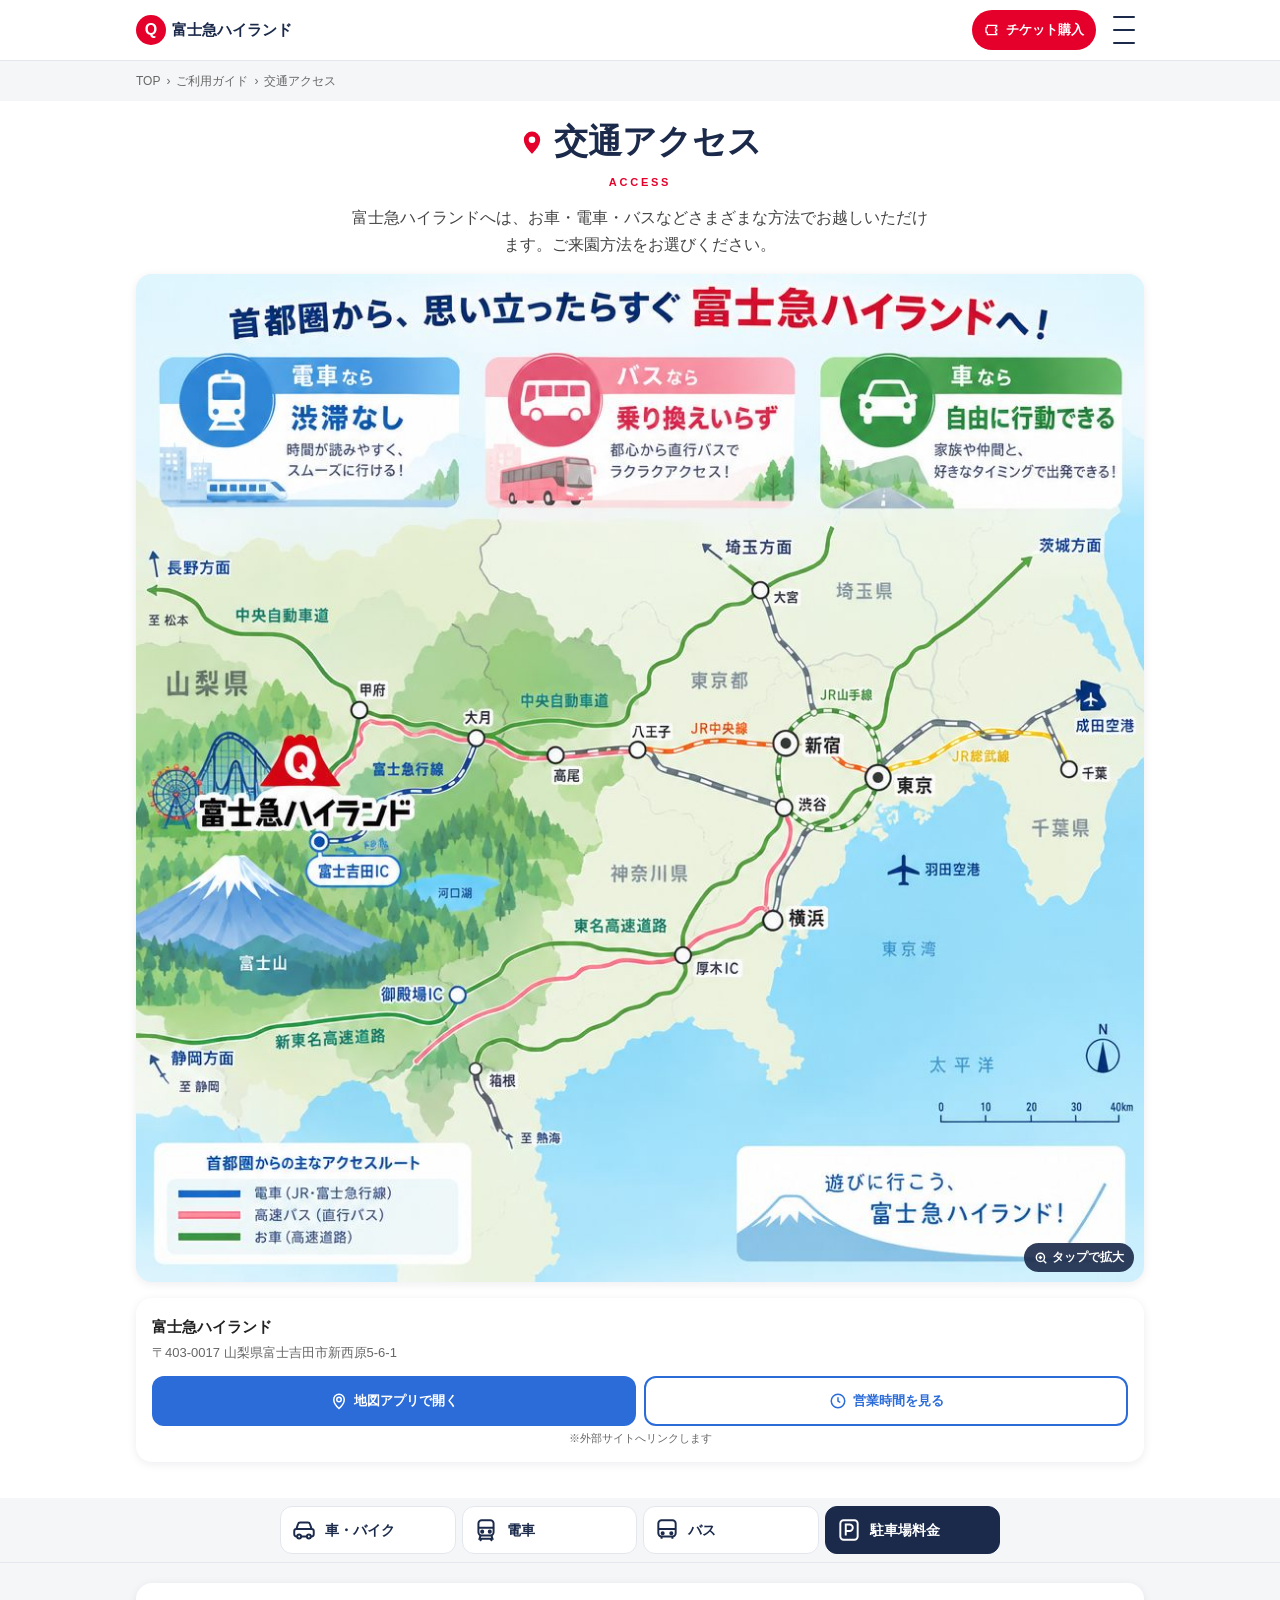
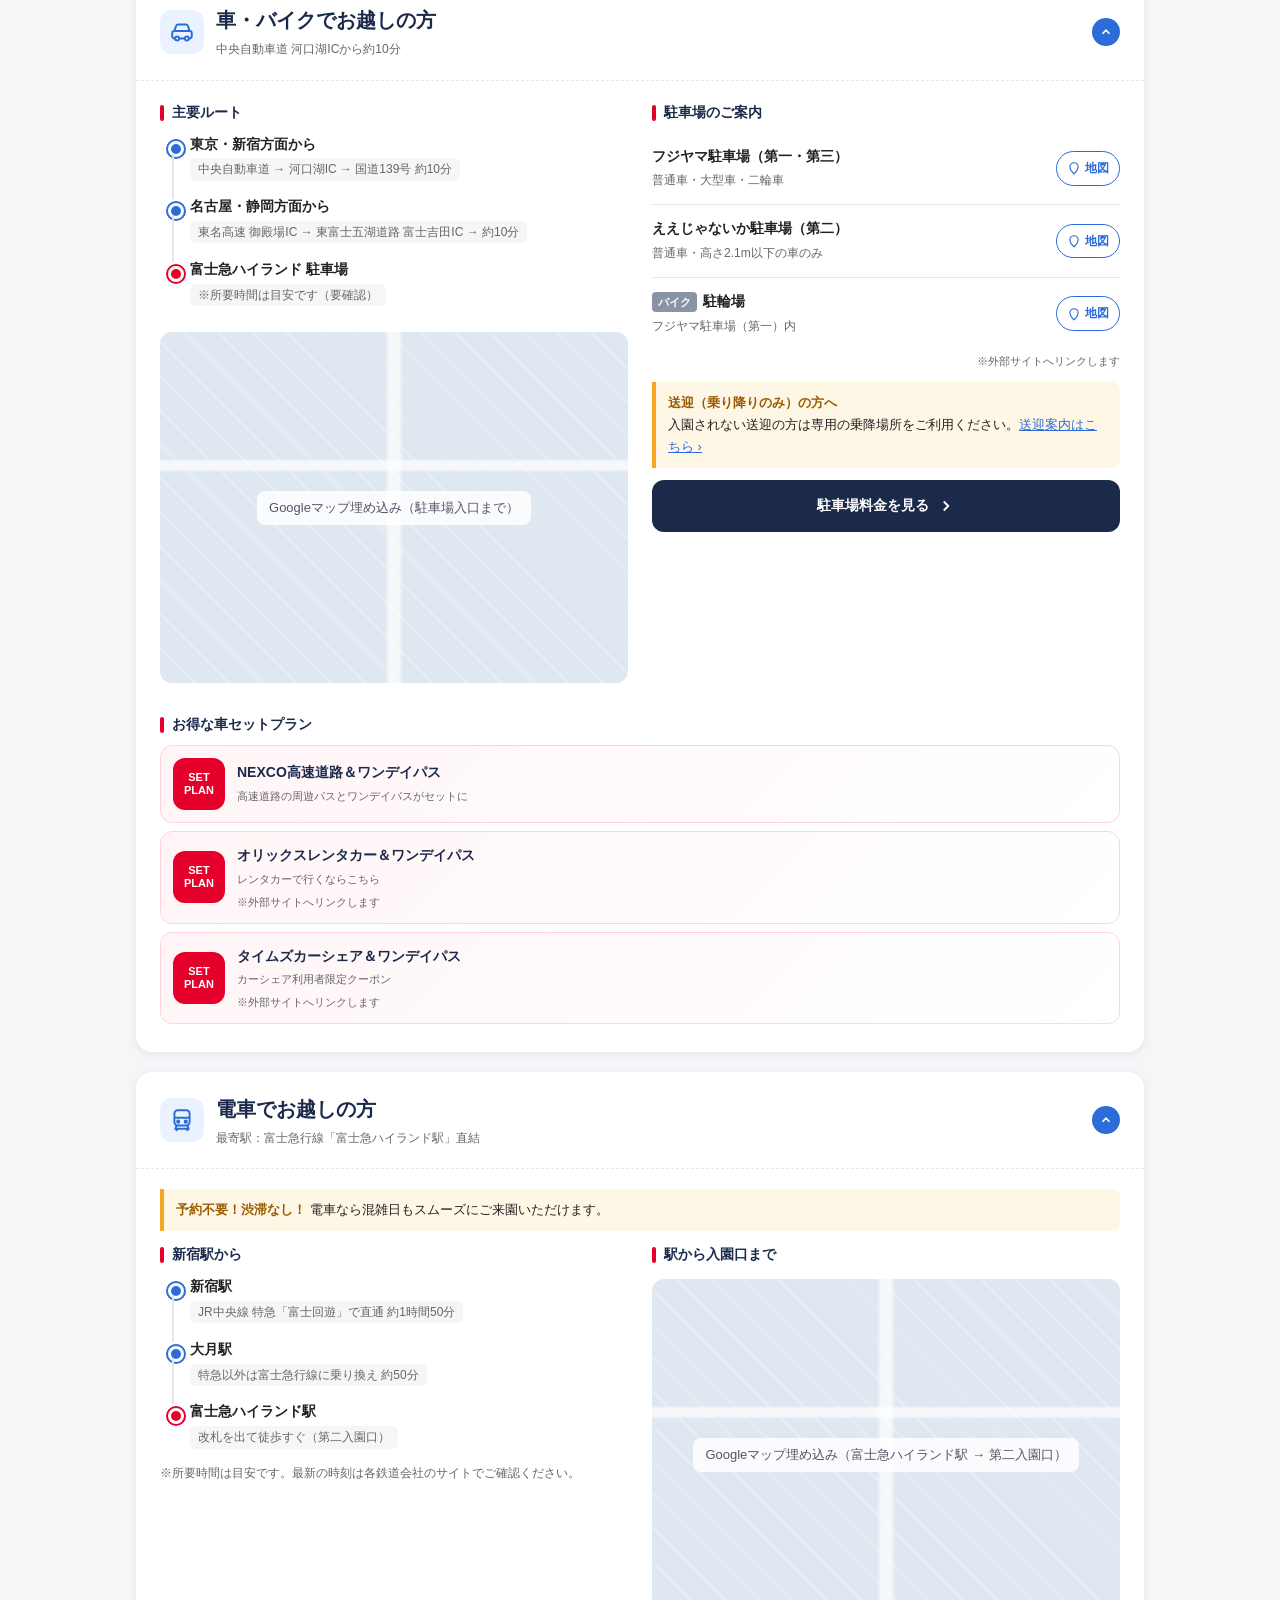
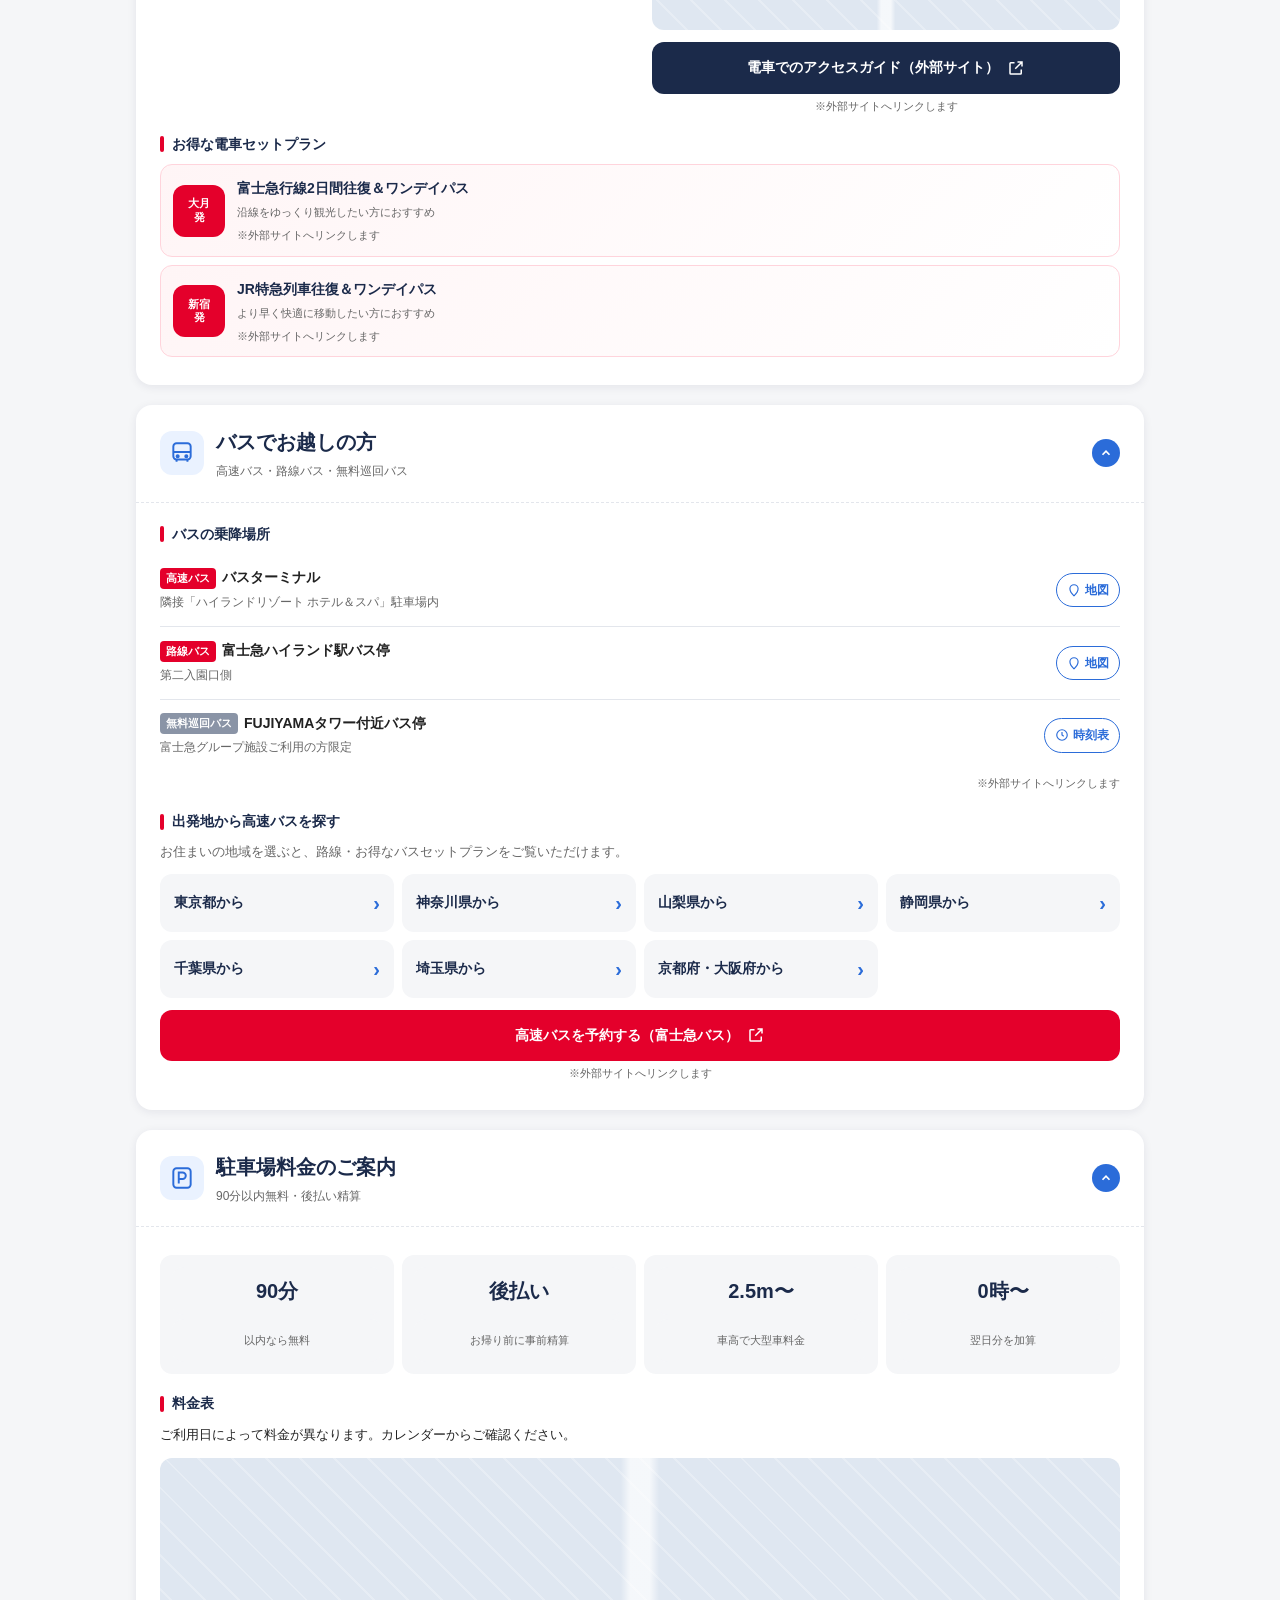
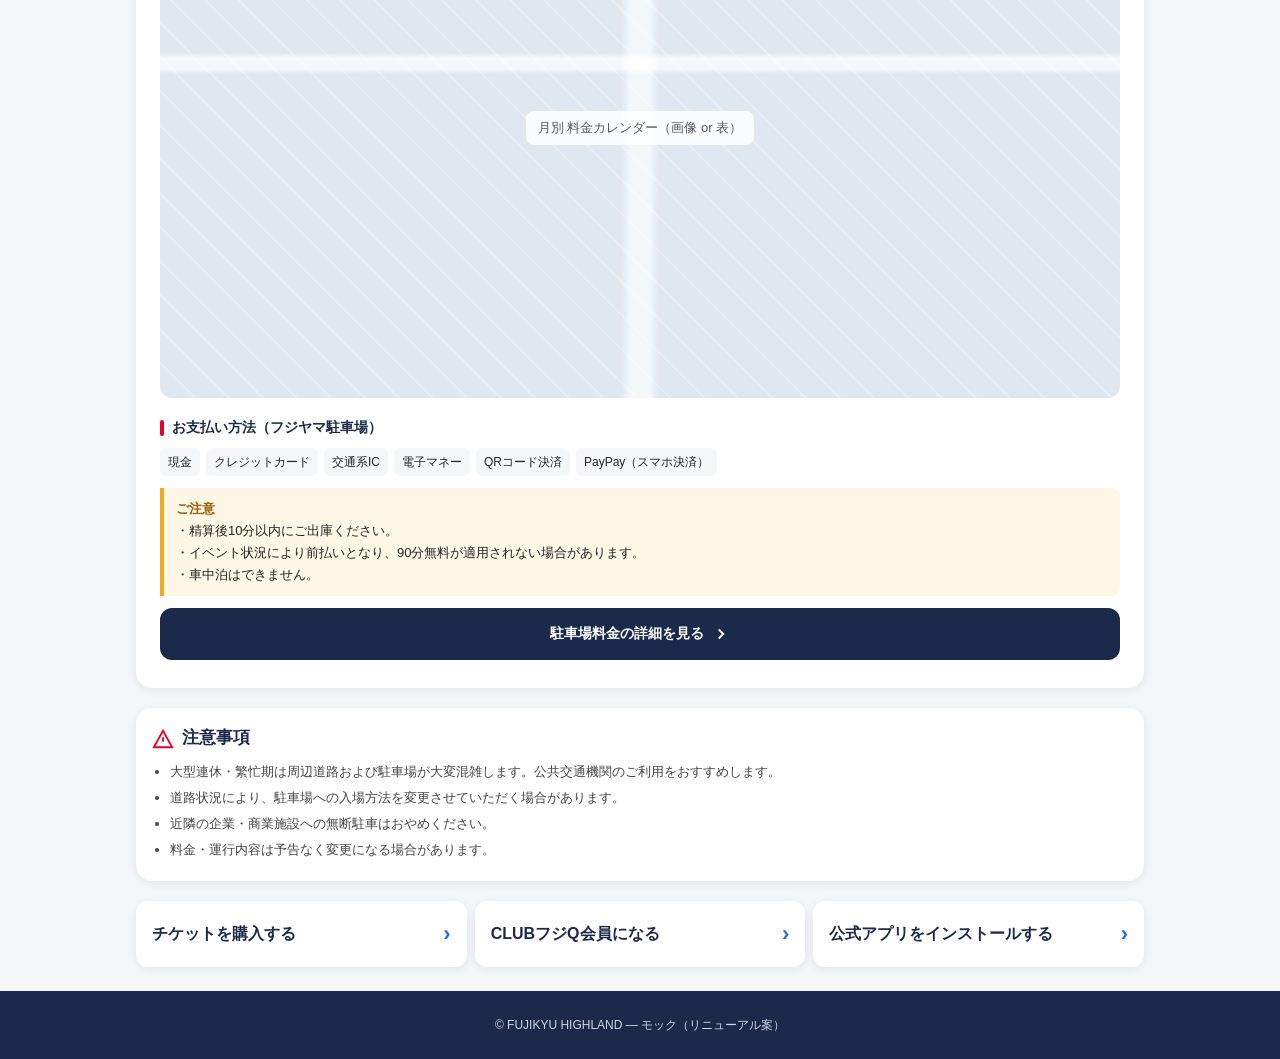
==== commit b1c6a515: "Add index.html" ====
--- a/index.html
+++ b/index.html
@@ -191,6 +191,13 @@
     footer{padding-bottom:24px}
     .related{grid-template-columns:repeat(3,1fr)}
   }
+
+  /* 外部リンク注記 */
+  .extnote{display:block;font-size:11px;line-height:1.5;color:var(--muted);font-weight:400;margin-top:4px;text-align:center}
+  .place-group+.extnote,.pl-group+.extnote{text-align:right}
+  .lbl2{display:block;text-align:center;line-height:1.25}
+  .lbl2 .extnote{font-size:9px;margin-top:1px;color:inherit;opacity:.8}
+  .plan .extnote{text-align:left}
 </style>
 </head>
 <body>
@@ -242,6 +249,7 @@
           営業時間を見る
         </a>
       </div>
+      <small class="extnote">※外部サイトへリンクします</small>
     </div>
   </div>
 </section>
@@ -289,7 +297,7 @@
         </div>
         <div>
           <h3 class="lbl">駐車場のご案内</h3>
-          <div class="place">
+          <div class="place-group"><div class="place">
             <div class="t"><b>フジヤマ駐車場（第一・第三）</b><small>普通車・大型車・二輪車</small></div>
             <a class="map" href="https://maps.app.goo.gl/2kETEwMKgXVMJ8Nm9" target="_blank" rel="noopener"><svg viewBox="0 0 24 24" fill="none" stroke="currentColor" stroke-width="2"><path d="M12 22s7-6.2 7-12a7 7 0 1 0-14 0c0 5.8 7 12 7 12z"/></svg>地図</a>
           </div>
@@ -301,6 +309,7 @@
             <div class="t"><b><span class="tag gray">バイク</span>駐輪場</b><small>フジヤマ駐車場（第一）内</small></div>
             <a class="map" href="https://maps.app.goo.gl/R9jj3ikvfYVL3HwKA" target="_blank" rel="noopener"><svg viewBox="0 0 24 24" fill="none" stroke="currentColor" stroke-width="2"><path d="M12 22s7-6.2 7-12a7 7 0 1 0-14 0c0 5.8 7 12 7 12z"/></svg>地図</a>
           </div>
+          </div><small class="extnote">※外部サイトへリンクします</small>
           <div class="note"><b>送迎（乗り降りのみ）の方へ</b><br>入園されない送迎の方は専用の乗降場所をご利用ください。<a href="https://www.fujiq.jp/news/pickup_car_2023.html">送迎案内はこちら ›</a></div>
           <a class="linkbtn" href="#parking">駐車場料金を見る
             <svg viewBox="0 0 24 24" fill="none" stroke="currentColor" stroke-width="2.5"><path d="M9 6l6 6-6 6"/></svg></a>
@@ -309,9 +318,9 @@
 
       <h3 class="lbl">お得な車セットプラン</h3>
       <div class="plans">
-        <a class="plan" href="https://www.fujiq.jp/event/highwayplan.html"><span class="pct">SET<br>PLAN</span><span class="t"><b>NEXCO高速道路＆ワンデイパス</b><small>高速道路の周遊パスとワンデイパスがセットに</small></span><span class="ext">外部 ↗</span></a>
-        <a class="plan" href="https://car.orix.co.jp/campaign/fuji_qLP.html"><span class="pct">SET<br>PLAN</span><span class="t"><b>オリックスレンタカー＆ワンデイパス</b><small>レンタカーで行くならこちら</small></span><span class="ext">外部 ↗</span></a>
-        <a class="plan" href="https://share.timescar.jp/ecoupon/fujiq/"><span class="pct">SET<br>PLAN</span><span class="t"><b>タイムズカーシェア＆ワンデイパス</b><small>カーシェア利用者限定クーポン</small></span><span class="ext">外部 ↗</span></a>
+        <a class="plan" href="https://www.fujiq.jp/event/highwayplan.html"><span class="pct">SET<br>PLAN</span><span class="t"><b>NEXCO高速道路＆ワンデイパス</b><small>高速道路の周遊パスとワンデイパスがセットに</small></span></a>
+        <a class="plan" href="https://car.orix.co.jp/campaign/fuji_qLP.html"><span class="pct">SET<br>PLAN</span><span class="t"><b>オリックスレンタカー＆ワンデイパス</b><small>レンタカーで行くならこちら</small><small class="extnote">※外部サイトへリンクします</small></span></a>
+        <a class="plan" href="https://share.timescar.jp/ecoupon/fujiq/"><span class="pct">SET<br>PLAN</span><span class="t"><b>タイムズカーシェア＆ワンデイパス</b><small>カーシェア利用者限定クーポン</small><small class="extnote">※外部サイトへリンクします</small></span></a>
       </div>
     </div>
   </details>
@@ -342,13 +351,14 @@
           <div class="mapbox"><span>Googleマップ埋め込み（富士急ハイランド駅 → 第二入園口）</span></div>
           <a class="linkbtn" href="https://www.fujikyu-railway.jp/denshadefujiq/" target="_blank" rel="noopener">電車でのアクセスガイド（外部サイト）
             <svg viewBox="0 0 24 24" fill="none" stroke="currentColor" stroke-width="2"><path d="M14 4h6v6M20 4l-9 9M19 14v5a1 1 0 0 1-1 1H5a1 1 0 0 1-1-1V6a1 1 0 0 1 1-1h5"/></svg></a>
+<small class="extnote">※外部サイトへリンクします</small>
         </div>
       </div>
 
       <h3 class="lbl">お得な電車セットプラン</h3>
       <div class="plans">
-        <a class="plan" href="https://www.fujikyu-railway.jp/ticket/fujiq.php"><span class="pct">大月<br>発</span><span class="t"><b>富士急行線2日間往復＆ワンデイパス</b><small>沿線をゆっくり観光したい方におすすめ</small></span><span class="ext">外部 ↗</span></a>
-        <a class="plan" href="https://www.jre-travel.com/feature/fujiq/"><span class="pct">新宿<br>発</span><span class="t"><b>JR特急列車往復＆ワンデイパス</b><small>より早く快適に移動したい方におすすめ</small></span><span class="ext">外部 ↗</span></a>
+        <a class="plan" href="https://www.fujikyu-railway.jp/ticket/fujiq.php"><span class="pct">大月<br>発</span><span class="t"><b>富士急行線2日間往復＆ワンデイパス</b><small>沿線をゆっくり観光したい方におすすめ</small><small class="extnote">※外部サイトへリンクします</small></span></a>
+        <a class="plan" href="https://www.jre-travel.com/feature/fujiq/"><span class="pct">新宿<br>発</span><span class="t"><b>JR特急列車往復＆ワンデイパス</b><small>より早く快適に移動したい方におすすめ</small><small class="extnote">※外部サイトへリンクします</small></span></a>
       </div>
     </div>
   </details>
@@ -364,7 +374,7 @@
     </summary>
     <div class="body">
       <h3 class="lbl">バスの乗降場所</h3>
-      <div class="place">
+      <div class="place-group"><div class="place">
         <div class="t"><b><span class="tag">高速バス</span>バスターミナル</b><small>隣接「ハイランドリゾート ホテル＆スパ」駐車場内</small></div>
         <a class="map" href="https://maps.app.goo.gl/nqQ9NiLLDiu8B9Hv5" target="_blank" rel="noopener"><svg viewBox="0 0 24 24" fill="none" stroke="currentColor" stroke-width="2"><path d="M12 22s7-6.2 7-12a7 7 0 1 0-14 0c0 5.8 7 12 7 12z"/></svg>地図</a>
       </div>
@@ -377,7 +387,8 @@
         <a class="map" href="https://www.highlandstation-inn.com/loop_bus/#timetable" target="_blank" rel="noopener"><svg viewBox="0 0 24 24" fill="none" stroke="currentColor" stroke-width="2"><circle cx="12" cy="12" r="9"/><path d="M12 7v5l3 2"/></svg>時刻表</a>
       </div>
 
-      <h3 class="lbl">出発地から高速バスを探す</h3>
+      </div><small class="extnote">※外部サイトへリンクします</small>
+          <h3 class="lbl">出発地から高速バスを探す</h3>
       <p style="font-size:13px;color:var(--muted);margin:0 0 10px">お住まいの地域を選ぶと、路線・お得なバスセットプランをご覧いただけます。</p>
       <div class="chips">
         <a href="bus/tokyo.html">東京都から</a>
@@ -390,6 +401,7 @@
       </div>
       <a class="linkbtn red" href="#">高速バスを予約する（富士急バス）
         <svg viewBox="0 0 24 24" fill="none" stroke="currentColor" stroke-width="2"><path d="M14 4h6v6M20 4l-9 9M19 14v5a1 1 0 0 1-1 1H5a1 1 0 0 1-1-1V6a1 1 0 0 1 1-1h5"/></svg></a>
+<small class="extnote">※外部サイトへリンクします</small>
     </div>
   </details>
 </section>
@@ -455,7 +467,7 @@
 
 <div class="bottombar">
   <a class="map" href="https://maps.app.goo.gl/k1QEmaCw5jQvgtTi9" target="_blank" rel="noopener">
-    <svg viewBox="0 0 24 24" fill="none" stroke="currentColor" stroke-width="2"><path d="M12 22s7-6.2 7-12a7 7 0 1 0-14 0c0 5.8 7 12 7 12z"/><circle cx="12" cy="10" r="3"/></svg>地図を開く</a>
+    <svg viewBox="0 0 24 24" fill="none" stroke="currentColor" stroke-width="2"><path d="M12 22s7-6.2 7-12a7 7 0 1 0-14 0c0 5.8 7 12 7 12z"/><circle cx="12" cy="10" r="3"/></svg><span class="lbl2">地図を開く<small class="extnote">※外部サイトへリンクします</small></span></a>
   <a class="tk" href="https://membersclub.fujiq.jp/ticket/">
     <svg viewBox="0 0 24 24" fill="none" stroke="currentColor" stroke-width="2"><path d="M3 9a2 2 0 0 0 2-2V5h14v2a2 2 0 0 0 0 4v2a2 2 0 0 0 0 4v2H5v-2a2 2 0 0 0-2-2z"/></svg>チケット購入</a>
 </div>
